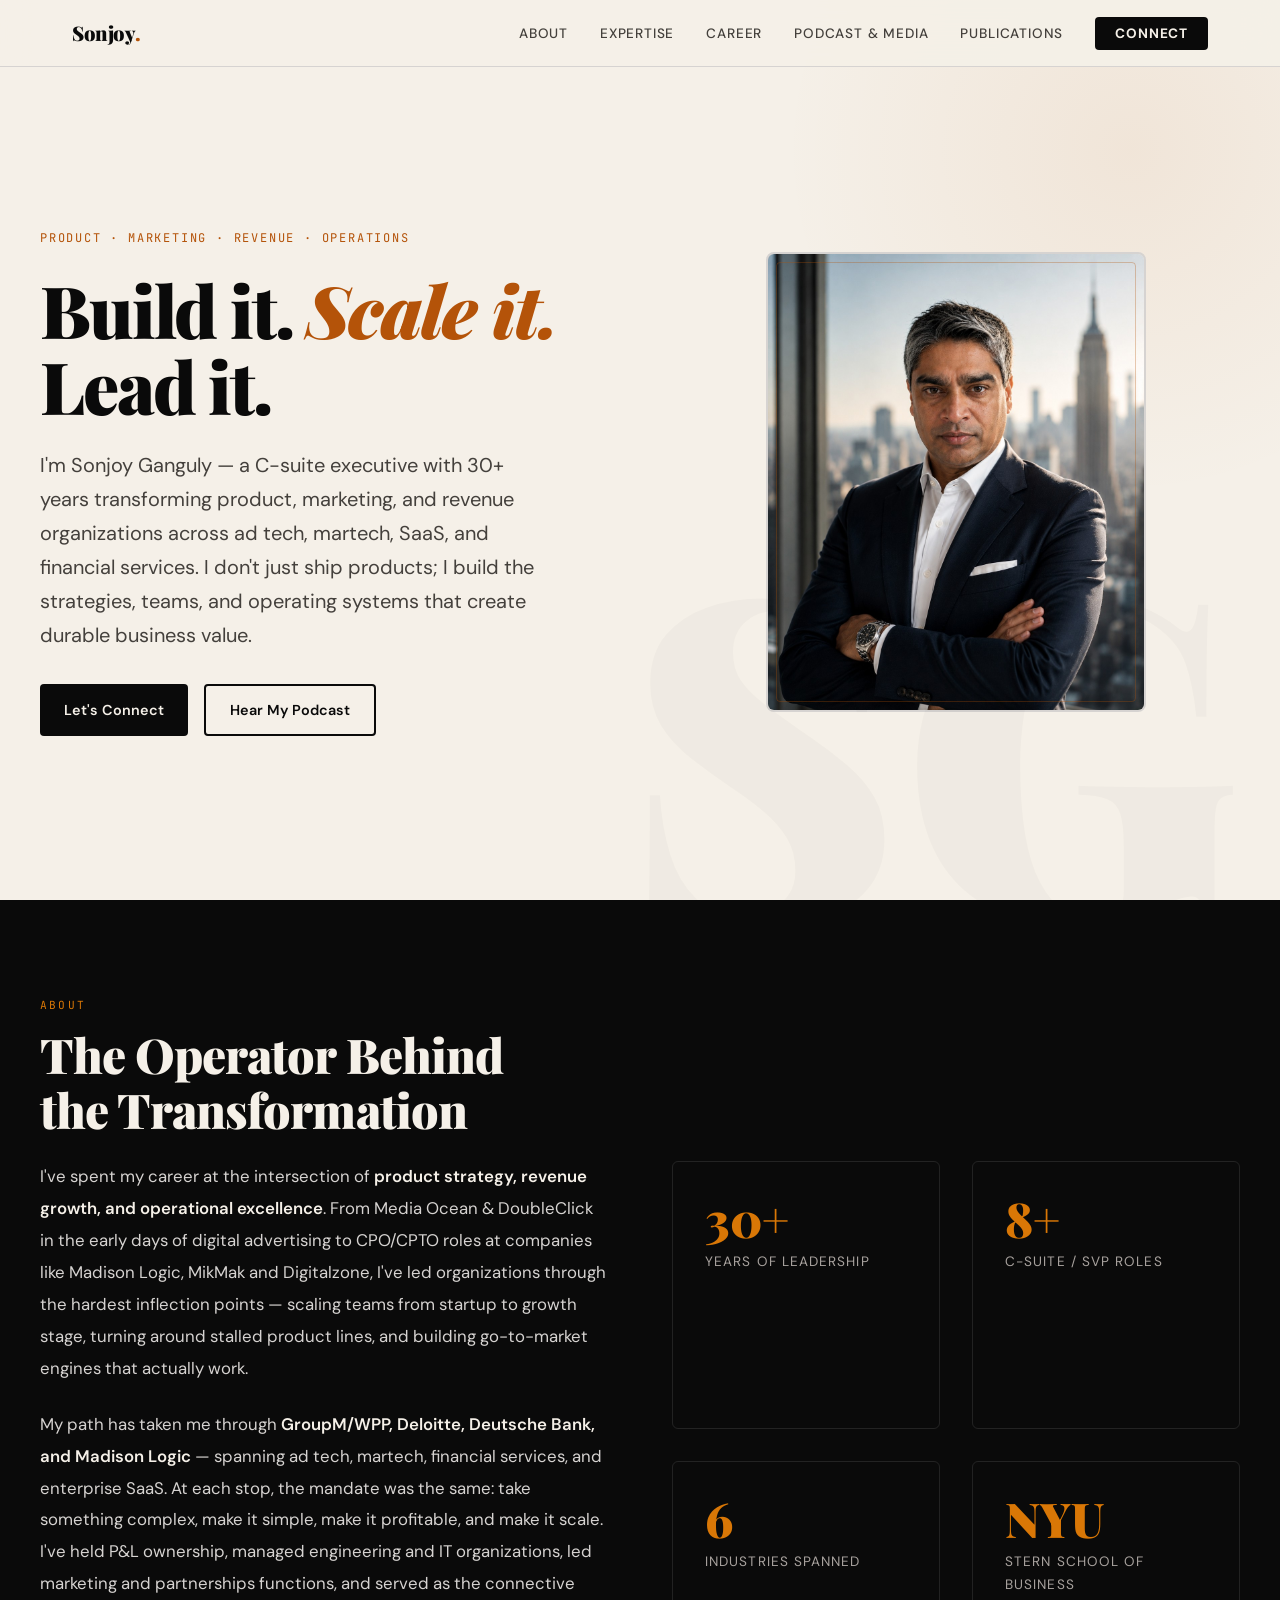
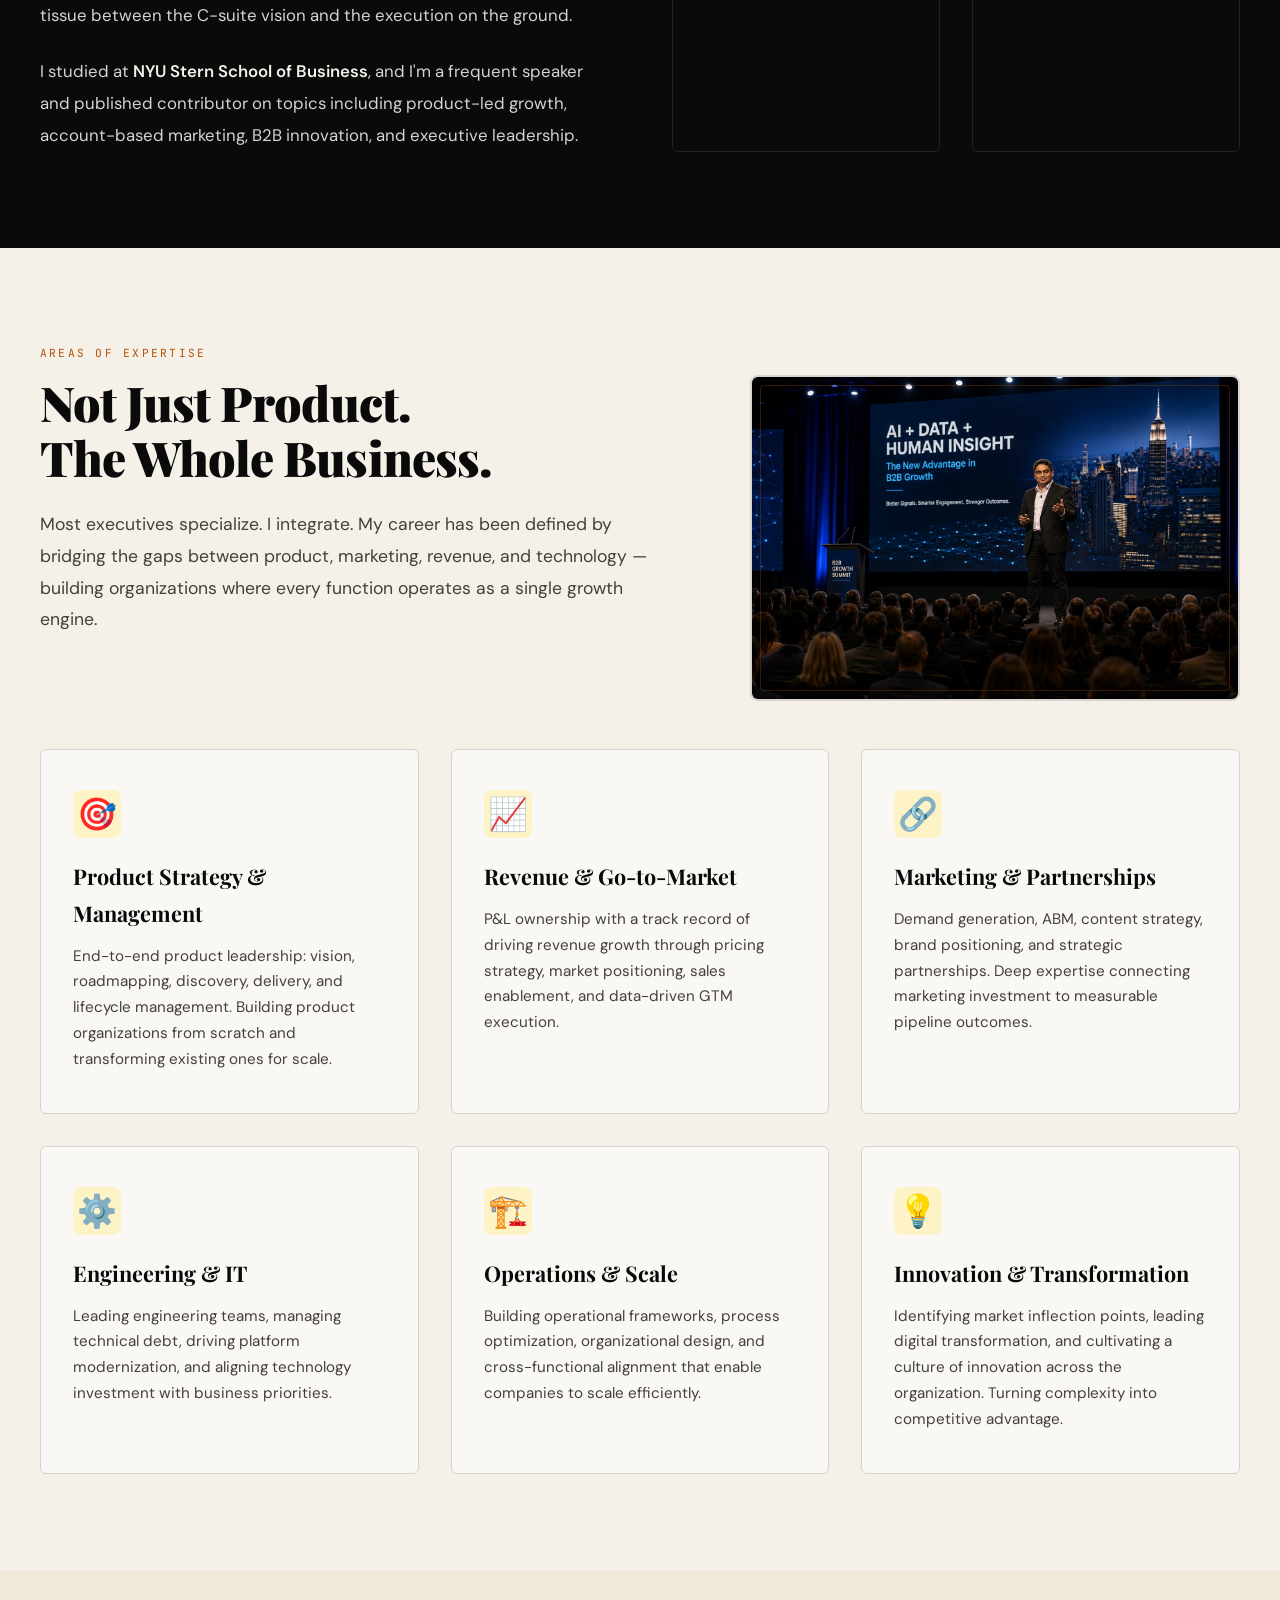
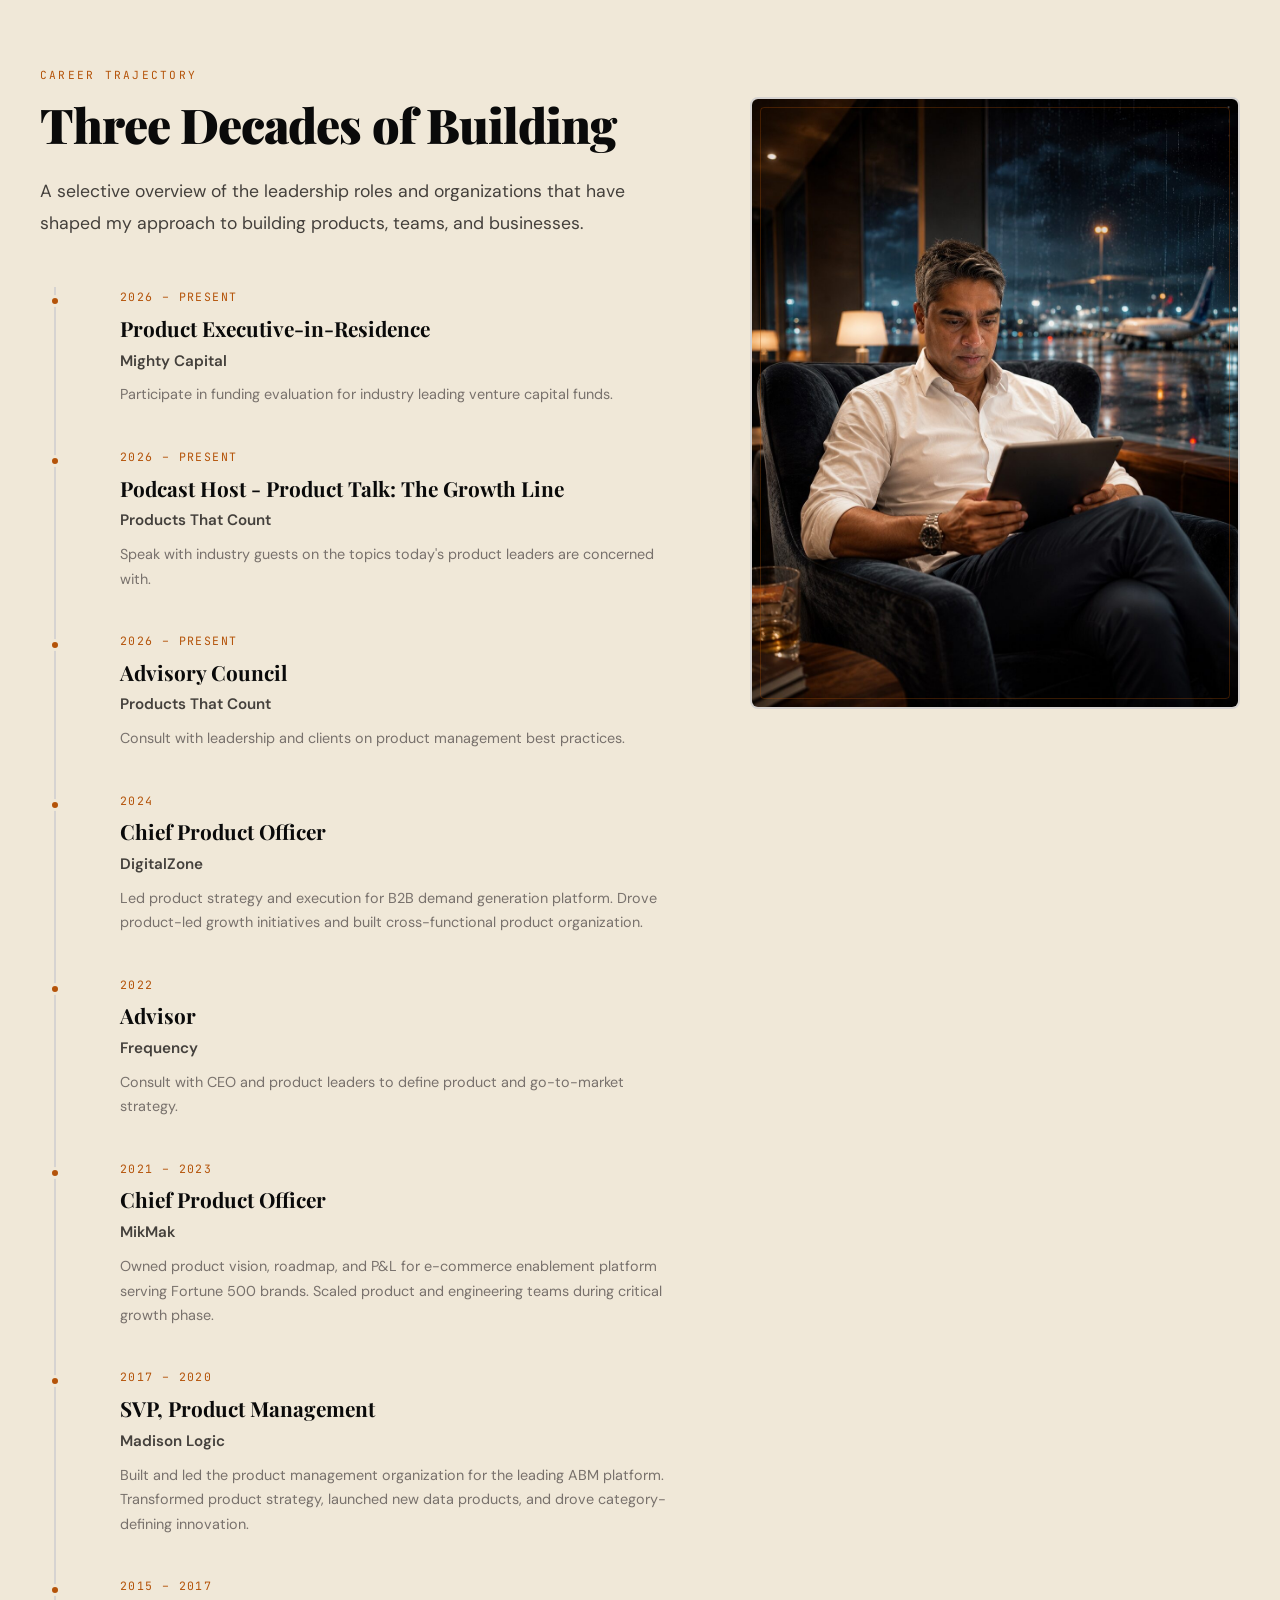
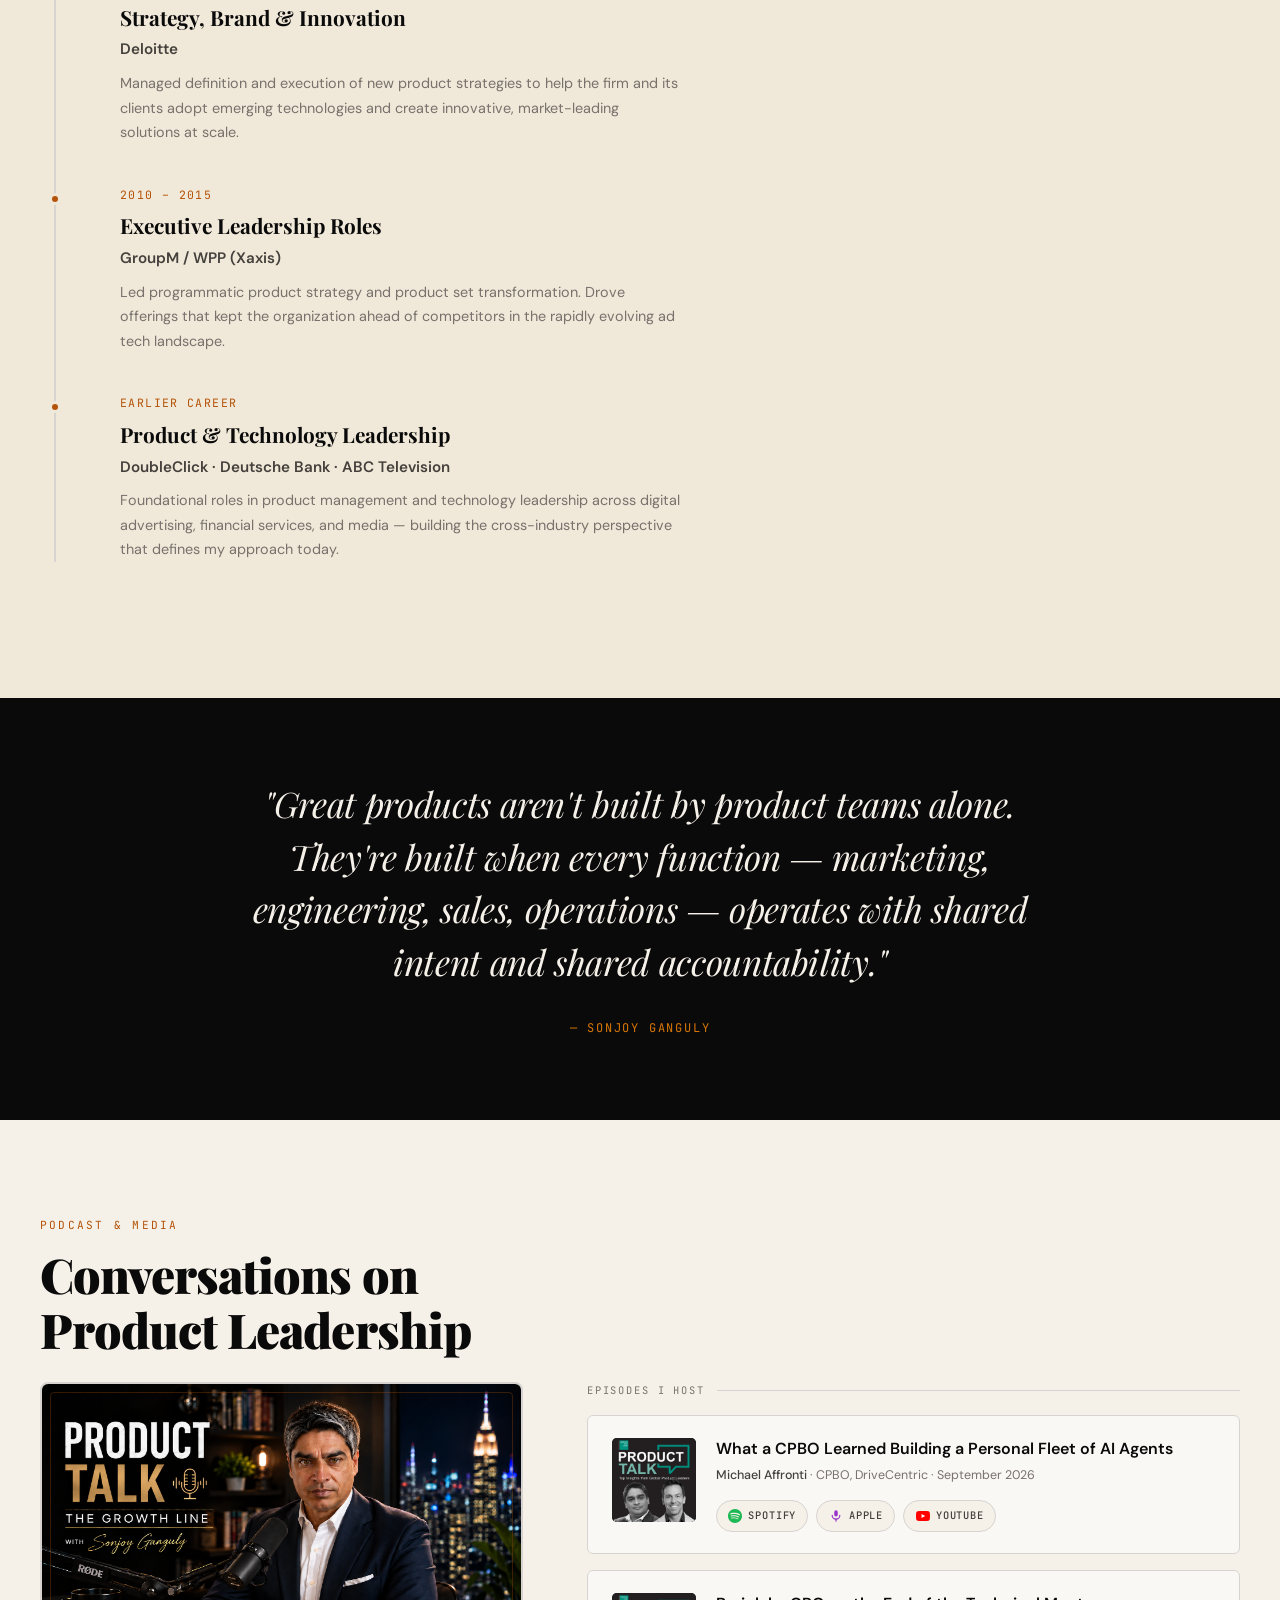
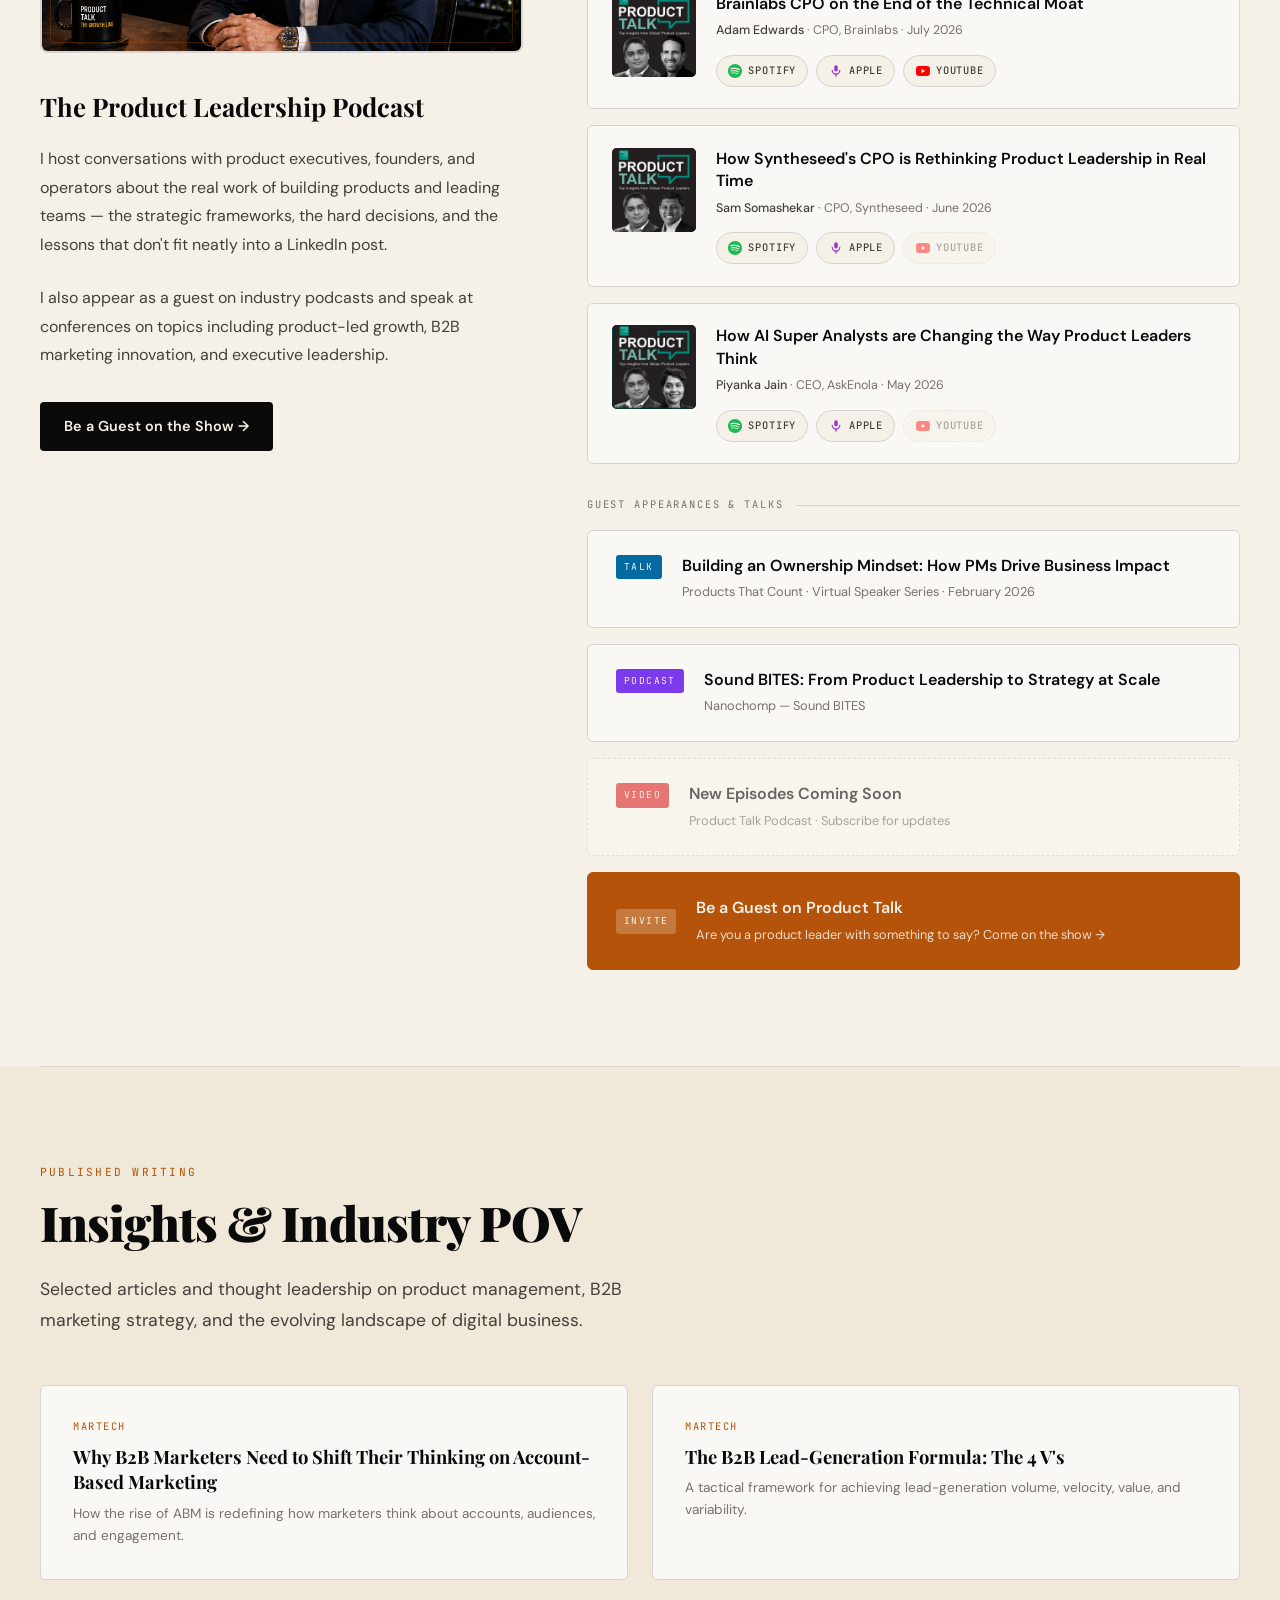
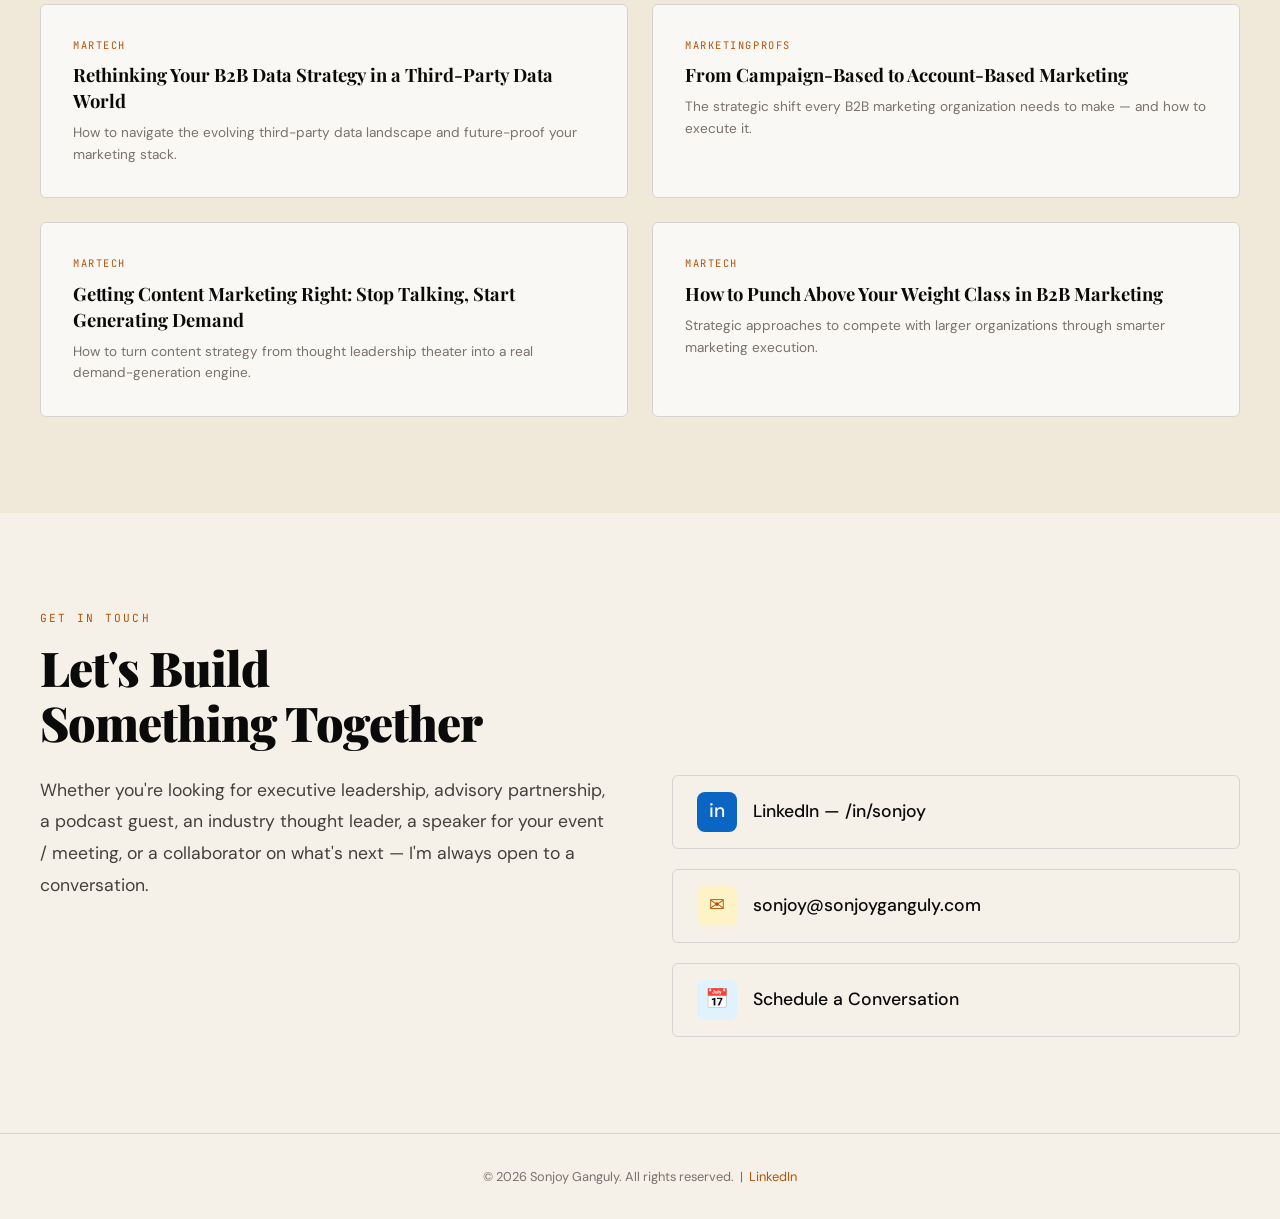
==== index.html @ 63e066a8 "Add files via upload" ====
<!DOCTYPE html>
<html lang="en">
<head>
  <meta charset="UTF-8">
  <meta name="viewport" content="width=device-width, initial-scale=1.0">
  <title>Sonjoy Ganguly — Product &amp; Revenue Executive</title>
  <meta name="description" content="Sonjoy Ganguly is a C-suite product, marketing, and revenue executive with 30+ years of experience transforming organizations across ad tech, martech, SaaS, and financial services.">
  <meta property="og:title" content="Sonjoy Ganguly — Product & Revenue Executive">
  <meta property="og:description" content="C-suite executive with 30+ years transforming product, marketing, and revenue organizations.">
  <meta property="og:type" content="website">
  <meta property="og:url" content="https://www.sonjoyganguly.com">
  <link rel="preconnect" href="https://fonts.googleapis.com">
  <link rel="preconnect" href="https://fonts.gstatic.com" crossorigin>
  <link href="https://fonts.googleapis.com/css2?family=Playfair+Display:ital,wght@0,400;0,700;0,900;1,400&family=DM+Sans:ital,wght@0,400;0,500;0,700;1,400&family=JetBrains+Mono:wght@400;500&display=swap" rel="stylesheet">
  <link rel="stylesheet" href="styles.css">
</head>
<body>

<!-- ══════════ NAV ══════════ -->
<nav>
  <div class="nav-inner">
    <a href="#" class="logo">Sonjoy<span>.</span></a>
    <button class="hamburger" onclick="document.querySelector('nav ul').classList.toggle('open')" aria-label="Menu">
      <span></span><span></span><span></span>
    </button>
    <ul>
      <li><a href="#about">About</a></li>
      <li><a href="#expertise">Expertise</a></li>
      <li><a href="#career">Career</a></li>
      <li><a href="#media">Podcast &amp; Media</a></li>
      <li><a href="#publications">Publications</a></li>
      <li><a href="#contact" class="nav-cta">Connect</a></li>
    </ul>
  </div>
</nav>

<!-- ══════════ HERO ══════════ -->
<section class="hero" id="hero">
  <div class="hero-inner">
    <div class="hero-text">
      <span class="overline">Product · Marketing · Revenue · Operations</span>
      <h1>Build it. <em>Scale it.</em> Lead it.</h1>
      <p class="subtitle">I'm Sonjoy Ganguly — a C-suite executive with 30+ years transforming product, marketing, and revenue organizations across ad tech, martech, SaaS, and financial services. I don't just ship products; I build the strategies, teams, and operating systems that create durable business value.</p>
      <div class="hero-links">
        <a href="#contact" class="btn-primary">Let's Connect</a>
        <a href="#media" class="btn-secondary">Hear My Podcast</a>
      </div>
    </div>
    <div class="hero-visual">
      <div class="headshot-frame">
        <img src="Sonjoy-Ganguly-Web.jpg" alt="Sonjoy Ganguly — Product & Revenue Executive">
      </div>
    </div>
  </div>
</section>

<!-- ══════════ ABOUT ══════════ -->
<section id="about">
  <div class="section-inner reveal">
    <span class="section-overline">About</span>
    <h2 class="section-title" style="color: var(--paper);">The Operator Behind<br>the Transformation</h2>
    <div class="about-grid">
      <div class="about-narrative">
        <p>I've spent my career at the intersection of <strong>product strategy, revenue growth, and operational excellence</strong>. From Media Ocean & DoubleClick in the early days of digital advertising to CPO/CPTO roles at companies like Madison Logic, MikMak and Digitalzone, I've led organizations through the hardest inflection points — scaling teams from startup to growth stage, turning around stalled product lines, and building go-to-market engines that actually work.</p>
        <p>My path has taken me through <strong>GroupM/WPP, Deloitte, Deutsche Bank, and Madison Logic</strong> — spanning ad tech, martech, financial services, and enterprise SaaS. At each stop, the mandate was the same: take something complex, make it simple, make it profitable, and make it scale. I've held P&L ownership, managed engineering and IT organizations, led marketing and partnerships functions, and served as the connective tissue between the C-suite vision and the execution on the ground.</p>
        <p>I studied at <strong>NYU Stern School of Business</strong>, and I'm a frequent speaker and published contributor on topics including product-led growth, account-based marketing, B2B innovation, and executive leadership.</p>
      </div>
      <div class="stat-grid">
        <div class="stat-card">
          <div class="number">30+</div>
          <div class="label">Years of Leadership</div>
        </div>
        <div class="stat-card">
          <div class="number">8+</div>
          <div class="label">C-Suite / SVP Roles</div>
        </div>
        <div class="stat-card">
          <div class="number">6</div>
          <div class="label">Industries Spanned</div>
        </div>
        <div class="stat-card">
          <div class="number">NYU</div>
          <div class="label">Stern School of Business</div>
        </div>
      </div>
    </div>
  </div>
</section>

<!-- ══════════ EXPERTISE ══════════ -->
<section id="expertise">
  <div class="section-inner reveal">
    <span class="section-overline">Areas of Expertise</span>
    <div class="intro-with-photo">
      <div>
        <h2 class="section-title">Not Just Product.<br>The Whole Business.</h2>
        <p class="section-desc">Most executives specialize. I integrate. My career has been defined by bridging the gaps between product, marketing, revenue, and technology — building organizations where every function operates as a single growth engine.</p>
      </div>
      <div class="intro-photo-frame" style="--photo-ratio: 3 / 2;">
        <img src="images/expertise-keynote.jpg" alt="Sonjoy Ganguly presenting on AI, data, and human insight in B2B growth at the B2B Growth Summit">
      </div>
    </div>
    <div class="pillars-grid">
      <div class="pillar-card">
        <div class="pillar-icon">🎯</div>
        <h3>Product Strategy &amp; Management</h3>
        <p>End-to-end product leadership: vision, roadmapping, discovery, delivery, and lifecycle management. Building product organizations from scratch and transforming existing ones for scale.</p>
      </div>
      <div class="pillar-card">
        <div class="pillar-icon">📈</div>
        <h3>Revenue &amp; Go-to-Market</h3>
        <p>P&L ownership with a track record of driving revenue growth through pricing strategy, market positioning, sales enablement, and data-driven GTM execution.</p>
      </div>
      <div class="pillar-card">
        <div class="pillar-icon">🔗</div>
        <h3>Marketing &amp; Partnerships</h3>
        <p>Demand generation, ABM, content strategy, brand positioning, and strategic partnerships. Deep expertise connecting marketing investment to measurable pipeline outcomes.</p>
      </div>
      <div class="pillar-card">
        <div class="pillar-icon">⚙️</div>
        <h3>Engineering &amp; IT</h3>
        <p>Leading engineering teams, managing technical debt, driving platform modernization, and aligning technology investment with business priorities.</p>
      </div>
      <div class="pillar-card">
        <div class="pillar-icon">🏗️</div>
        <h3>Operations &amp; Scale</h3>
        <p>Building operational frameworks, process optimization, organizational design, and cross-functional alignment that enable companies to scale efficiently.</p>
      </div>
      <div class="pillar-card">
        <div class="pillar-icon">💡</div>
        <h3>Innovation &amp; Transformation</h3>
        <p>Identifying market inflection points, leading digital transformation, and cultivating a culture of innovation across the organization. Turning complexity into competitive advantage.</p>
      </div>
    </div>
  </div>
</section>

<!-- ══════════ CAREER ══════════ -->
<section id="career">
  <div class="section-inner reveal">
    <span class="section-overline">Career Trajectory</span>
    <div class="career-layout">
      <div>
        <h2 class="section-title">Three Decades of Building</h2>
        <p class="section-desc">A selective overview of the leadership roles and organizations that have shaped my approach to building products, teams, and businesses.</p>
        <div class="timeline">
          <div class="timeline-item">
            <div class="era">2026 – Present</div>
            <h3>Product Executive-in-Residence</h3>
            <div class="org">Mighty Capital</div>
            <p>Participate in funding evaluation for industry leading venture capital funds.</p>
          </div>
          <div class="timeline-item">
            <div class="era">2026 – Present</div>
            <h3>Podcast Host - Product Talk: The Growth Line</h3>
            <div class="org">Products That Count</div>
            <p>Speak with industry guests on the topics today's product leaders are concerned with.</p>
          </div>
          <div class="timeline-item">
            <div class="era">2026 – Present</div>
            <h3>Advisory Council</h3>
            <div class="org">Products That Count</div>
            <p>Consult with leadership and clients on product management best practices.</p>
          </div>
          <div class="timeline-item">
            <div class="era">2024</div>
            <h3>Chief Product Officer</h3>
            <div class="org">DigitalZone</div>
            <p>Led product strategy and execution for B2B demand generation platform. Drove product-led growth initiatives and built cross-functional product organization.</p>
          </div>
          <div class="timeline-item">
            <div class="era">2022</div>
            <h3>Advisor</h3>
            <div class="org">Frequency</div>
            <p>Consult with CEO and product leaders to define product and go-to-market strategy.</p>
          </div>
          <div class="timeline-item">
            <div class="era">2021 – 2023</div>
            <h3>Chief Product Officer</h3>
            <div class="org">MikMak</div>
            <p>Owned product vision, roadmap, and P&L for e-commerce enablement platform serving Fortune 500 brands. Scaled product and engineering teams during critical growth phase.</p>
          </div>
          <div class="timeline-item">
            <div class="era">2017 – 2020</div>
            <h3>SVP, Product Management</h3>
            <div class="org">Madison Logic</div>
            <p>Built and led the product management organization for the leading ABM platform. Transformed product strategy, launched new data products, and drove category-defining innovation.</p>
          </div>
          <div class="timeline-item">
            <div class="era">2015 – 2017</div>
            <h3>Strategy, Brand &amp; Innovation</h3>
            <div class="org">Deloitte</div>
            <p>Managed definition and execution of new product strategies to help the firm and its clients adopt emerging technologies and create innovative, market-leading solutions at scale.</p>
          </div>
          <div class="timeline-item">
            <div class="era">2010 – 2015</div>
            <h3>Executive Leadership Roles</h3>
            <div class="org">GroupM / WPP (Xaxis)</div>
            <p>Led programmatic product strategy and product set transformation. Drove offerings that kept the organization ahead of competitors in the rapidly evolving ad tech landscape.</p>
          </div>
          <div class="timeline-item">
            <div class="era">Earlier Career</div>
            <h3>Product &amp; Technology Leadership</h3>
            <div class="org">DoubleClick · Deutsche Bank · ABC Television</div>
            <p>Foundational roles in product management and technology leadership across digital advertising, financial services, and media — building the cross-industry perspective that defines my approach today.</p>
          </div>
        </div>
      </div>
      <div class="intro-photo-frame career-photo">
        <img src="images/airport-nighttime.jpg" alt="Sonjoy Ganguly reviewing work on a tablet at an airport lounge at night">
      </div>
    </div>
  </div>
</section>

<!-- ══════════ PHILOSOPHY QUOTE ══════════ -->
<div class="philosophy-block">
  <blockquote>"Great products aren't built by product teams alone. They're built when every function — marketing, engineering, sales, operations — operates with shared intent and shared accountability."</blockquote>
  <cite>— Sonjoy Ganguly</cite>
</div>

<!-- ══════════ PODCAST & MEDIA ══════════ -->
<section id="media">
  <div class="section-inner reveal">
    <span class="section-overline">Podcast &amp; Media</span>
    <h2 class="section-title">Conversations on<br>Product Leadership</h2>
    <div class="media-layout">
      <div class="media-intro">
        <div class="media-photo-frame">
          <img src="images/podcast-photo.jpg" alt="Sonjoy Ganguly recording the Product Talk podcast">
        </div>
        <h3>The Product Leadership Podcast</h3>
        <p>I host conversations with product executives, founders, and operators about the real work of building products and leading teams — the strategic frameworks, the hard decisions, and the lessons that don't fit neatly into a LinkedIn post.</p>
        <p>I also appear as a guest on industry podcasts and speak at conferences on topics including product-led growth, B2B marketing innovation, and executive leadership.</p>
        <a href="be-a-guest.html" class="btn-primary" style="margin-top:0.5rem;">Be a Guest on the Show →</a>
      </div>
      <div class="media-list" id="mediaList">
        <!-- Populated automatically from podcasts.json — see the script at the bottom of the page -->
      </div>
    </div>
  </div>
</section>

<hr class="divider-line">

<!-- ══════════ PUBLICATIONS ══════════ -->
<section id="publications">
  <div class="section-inner reveal">
    <span class="section-overline">Published Writing</span>
    <h2 class="section-title">Insights &amp; Industry POV</h2>
    <p class="section-desc">Selected articles and thought leadership on product management, B2B marketing strategy, and the evolving landscape of digital business.</p>
    <div class="pub-grid">
      <a href="https://martech.org/account-based-marketing-why-b2b-marketers-need-to-shift-thinking/" class="pub-card" target="_blank">
        <span class="pub-source">MarTech</span>
        <h4>Why B2B Marketers Need to Shift Their Thinking on Account-Based Marketing</h4>
        <p>How the rise of ABM is redefining how marketers think about accounts, audiences, and engagement.</p>
      </a>
      <a href="https://martech.org/b2b-lead-generation-formula-4-vs/" class="pub-card" target="_blank">
        <span class="pub-source">MarTech</span>
        <h4>The B2B Lead-Generation Formula: The 4 V's</h4>
        <p>A tactical framework for achieving lead-generation volume, velocity, value, and variability.</p>
      </a>
      <a href="https://martech.org/rethinking-b2b-data-strategy-third-party-data/" class="pub-card" target="_blank">
        <span class="pub-source">MarTech</span>
        <h4>Rethinking Your B2B Data Strategy in a Third-Party Data World</h4>
        <p>How to navigate the evolving third-party data landscape and future-proof your marketing stack.</p>
      </a>
      <a href="https://www.marketingprofs.com/articles/2017/32782/how-to-make-the-move-from-campaign-based-marketing-to-account-based-marketing" class="pub-card" target="_blank">
        <span class="pub-source">MarketingProfs</span>
        <h4>From Campaign-Based to Account-Based Marketing</h4>
        <p>The strategic shift every B2B marketing organization needs to make — and how to execute it.</p>
      </a>
      <a href="https://martech.org/getting-b2b-content-marketing-right-stop-talking-start-generating-demand/" class="pub-card" target="_blank">
        <span class="pub-source">MarTech</span>
        <h4>Getting Content Marketing Right: Stop Talking, Start Generating Demand</h4>
        <p>How to turn content strategy from thought leadership theater into a real demand-generation engine.</p>
      </a>
      <a href="https://martech.org/marketing-punching-weight-class/" class="pub-card" target="_blank">
        <span class="pub-source">MarTech</span>
        <h4>How to Punch Above Your Weight Class in B2B Marketing</h4>
        <p>Strategic approaches to compete with larger organizations through smarter marketing execution.</p>
      </a>
    </div>
  </div>
</section>

<!-- ══════════ CONTACT ══════════ -->
<section id="contact">
  <div class="section-inner reveal">
    <span class="section-overline">Get in Touch</span>
    <h2 class="section-title">Let's Build<br>Something Together</h2>
    <div class="contact-grid">
      <div>
        <p class="section-desc" style="margin-bottom: 2rem;">Whether you're looking for executive leadership, advisory partnership, a podcast guest, an industry thought leader, a speaker for your event / meeting, or a collaborator on what's next — I'm always open to a conversation.</p>
      </div>
      <div class="contact-links">
        <a href="https://www.linkedin.com/in/sonjoy/" class="contact-link" target="_blank">
          <span class="link-icon" style="background: #0a66c2; color: #fff;">in</span>
          LinkedIn — /in/sonjoy
        </a>
        <a href="mailto:sonjoy@sonjoyganguly.com" class="contact-link">
          <span class="link-icon" style="background: var(--accent-bg); color: var(--accent);">✉</span>
          sonjoy@sonjoyganguly.com
        </a>
        <a href="https://fantastical.app/sgan2112/meet-with-sonjoy-ganguly" class="contact-link" target="_blank">
          <span class="link-icon" style="background: #e0f2fe; color: #0369a1;">📅</span>
          Schedule a Conversation
        </a>
      </div>
    </div>
  </div>
</section>

<!-- ══════════ FOOTER ══════════ -->
<footer>
  <p>&copy; 2026 Sonjoy Ganguly. All rights reserved. &nbsp;|&nbsp; <a href="https://www.linkedin.com/in/sonjoy/" target="_blank">LinkedIn</a></p>
</footer>

<!-- ══════════ SCROLL ANIMATIONS ══════════ -->
<script>
  const observer = new IntersectionObserver((entries) => {
    entries.forEach(entry => {
      if (entry.isIntersecting) {
        entry.target.classList.add('visible');
      }
    });
  }, { threshold: 0.1 });

  document.querySelectorAll('.reveal').forEach(el => observer.observe(el));

  // Close mobile nav on link click
  document.querySelectorAll('nav ul li a').forEach(link => {
    link.addEventListener('click', () => {
      document.querySelector('nav ul').classList.remove('open');
    });
  });
</script>

<!-- ══════════ PODCAST & MEDIA — DATA-DRIVEN RENDER ══════════ -->
<!-- Content lives in podcasts.json. Add/edit an entry there and it appears here automatically — no HTML edits needed. -->
<script>
(function () {
  const MONTHS = ['January','February','March','April','May','June','July','August','September','October','November','December'];

  const ICONS = {
    spotify: '<svg viewBox="0 0 24 24" aria-hidden="true"><path fill="#1db954" d="M12 0C5.4 0 0 5.4 0 12s5.4 12 12 12 12-5.4 12-12S18.66 0 12 0zm5.521 17.34c-.24.359-.66.48-1.021.24-2.82-1.74-6.36-2.101-10.561-1.141-.418.122-.779-.24-.899-.6-.12-.421.24-.781.6-.901 4.56-1.021 8.52-.6 11.64 1.32.42.18.479.659.241 1.082zm1.44-3.3c-.301.42-.841.6-1.262.3-3.239-1.98-8.159-2.58-11.939-1.38-.479.12-1.02-.12-1.14-.6-.12-.48.12-1.021.6-1.141C9.6 9.9 15 10.561 18.72 12.84c.361.181.54.78.241 1.2zm.12-3.36C15.24 8.4 8.82 8.16 5.16 9.301c-.6.179-1.2-.181-1.38-.721-.18-.601.18-1.2.72-1.381 4.26-1.26 11.28-1.02 15.721 1.621.539.3.719 1.02.419 1.56-.299.421-1.02.599-1.559.3z"/></svg>',
    apple: '<svg viewBox="0 0 24 24" aria-hidden="true"><rect x="9" y="2" width="6" height="11" rx="3" fill="#9933cc"/><path d="M5.5 10.8a6.5 6.5 0 0 0 13 0" fill="none" stroke="#9933cc" stroke-width="2" stroke-linecap="round"/><path d="M12 17.4v3.4" fill="none" stroke="#9933cc" stroke-width="2" stroke-linecap="round"/></svg>',
    youtube: '<svg viewBox="0 0 24 24" aria-hidden="true"><path fill="#ff0000" d="M23.498 6.186a3.016 3.016 0 0 0-2.122-2.136C19.505 3.545 12 3.545 12 3.545s-7.505 0-9.377.505A3.017 3.017 0 0 0 .502 6.186C0 8.07 0 12 0 12s0 3.93.502 5.814a3.016 3.016 0 0 0 2.122 2.136c1.871.505 9.376.505 9.376.505s7.505 0 9.377-.505a3.015 3.015 0 0 0 2.122-2.136C24 15.93 24 12 24 12s0-3.93-.502-5.814z"/><path fill="#fff" d="M9.545 15.568V8.432L15.818 12l-6.273 3.568z"/></svg>'
  };

  const BADGE_CLASS = { podcast: 'badge-podcast', video: 'badge-video', article: 'badge-article', talk: 'badge-talk', keynote: 'badge-keynote' };

  function escapeHtml(str) {
    return String(str == null ? '' : str).replace(/[&<>"']/g, c => ({ '&':'&amp;', '<':'&lt;', '>':'&gt;', '"':'&quot;', "'":'&#39;' }[c]));
  }

  function formatDate(ym) {
    if (!ym) return '';
    const parts = String(ym).split('-');
    const y = parseInt(parts[0], 10);
    const m = parseInt(parts[1], 10);
    if (!y || !m || m < 1 || m > 12) return String(ym);
    return `${MONTHS[m - 1]} ${y}`;
  }

  function initials(name) {
    if (!name) return '';
    return name.trim().split(/\s+/).map(w => w[0]).join('').slice(0, 2).toUpperCase();
  }

  function platPill(platform, url) {
    const label = platform.charAt(0).toUpperCase() + platform.slice(1);
    const icon = ICONS[platform] || '';
    if (url) {
      return `<a href="${escapeHtml(url)}" class="plat plat-${platform}" target="_blank" rel="noopener" aria-label="Listen on ${label}">${icon}<span>${label}</span></a>`;
    }
    return `<span class="plat plat-${platform} plat-soon" title="${label} link coming soon">${icon}<span>${label}</span></span>`;
  }

  function episodeCardHTML(ep) {
    const links = ep.links || {};
    const guest = (ep.guests && ep.guests[0]) || {};
    const metaParts = [];
    if (guest.name) metaParts.push(`<span class="ep-guest">${escapeHtml(guest.name)}</span>`);
    const roleCompany = [guest.title, guest.company].filter(Boolean).join(', ');
    if (roleCompany) metaParts.push(escapeHtml(roleCompany));
    const dateLabel = formatDate(ep.date);
    if (dateLabel) metaParts.push(dateLabel);

    const primaryLink = links.youtube || links.spotify || links.apple || links.url || '#';
    const thumbImg = ep.thumbnail
      ? `<img src="${escapeHtml(ep.thumbnail)}" alt="${escapeHtml(ep.title)}" loading="lazy" onerror="this.remove()">`
      : '';

    return `
      <article class="episode-card">
        <div class="ep-thumb" data-initials="${escapeHtml(initials(guest.name))}">${thumbImg}</div>
        <div class="ep-body">
          <h4 class="ep-title"><a href="${escapeHtml(primaryLink)}" target="_blank" rel="noopener">${escapeHtml(ep.title)}</a></h4>
          <div class="ep-meta">${metaParts.join(' &middot; ')}</div>
          <div class="ep-links">
            ${platPill('spotify', links.spotify)}
            ${platPill('apple', links.apple)}
            ${platPill('youtube', links.youtube)}
          </div>
        </div>
      </article>`;
  }

  function mediaCardHTML(ep) {
    const links = ep.links || {};
    const badgeClass = BADGE_CLASS[ep.type] || 'badge-talk';
    const label = ep.type ? ep.type.charAt(0).toUpperCase() + ep.type.slice(1) : 'Media';
    const url = links.url || links.youtube || links.spotify || links.apple || '#';
    const metaLabel = [ep.show, formatDate(ep.date)].filter(Boolean).join(' &middot; ');

    return `
      <a href="${escapeHtml(url)}" class="media-card" target="_blank" rel="noopener">
        <span class="type-badge ${badgeClass}">${label}</span>
        <div>
          <h4>${escapeHtml(ep.title)}</h4>
          <div class="media-meta">${metaLabel}</div>
        </div>
      </a>`;
  }

  function render(episodes) {
    const list = document.getElementById('mediaList');
    if (!list) return;

    const hosted = episodes.filter(ep => ep.role === 'host');
    const guestAppearances = episodes.filter(ep => ep.role !== 'host');

    let html = '';
    if (hosted.length) {
      html += `<div class="media-group-label">Episodes I Host</div>`;
      html += hosted.map(episodeCardHTML).join('');
    }
    if (guestAppearances.length) {
      html += `<div class="media-group-label">Guest Appearances &amp; Talks</div>`;
      html += guestAppearances.map(mediaCardHTML).join('');
    }
    html += `
      <div class="media-card placeholder-card">
        <span class="type-badge badge-video">Video</span>
        <div>
          <h4>New Episodes Coming Soon</h4>
          <div class="media-meta">Product Talk Podcast &middot; Subscribe for updates</div>
        </div>
      </div>`;

    html += `
      <a href="be-a-guest.html" class="media-card" style="background:var(--accent);border-color:var(--accent);color:var(--paper);align-items:center;">
        <span class="type-badge" style="background:rgba(255,255,255,0.22);color:var(--paper);">Invite</span>
        <div>
          <h4 style="color:var(--paper);">Be a Guest on Product Talk</h4>
          <div class="media-meta" style="color:rgba(245,240,232,0.88);">Are you a product leader with something to say? Come on the show &rarr;</div>
        </div>
      </a>`;

    list.innerHTML = html;
  }

  fetch('podcasts.json')
    .then(res => res.json())
    .then(data => render(data.episodes || []))
    .catch(err => console.error('Could not load podcasts.json', err));
})();
</script>

</body>
</html>
---- styles.css ----
:root {
      --ink: #0a0a0a;
      --paper: #f5f0e8;
      --warm: #f0e8d8;
      --accent: #b45309;
      --accent-light: #d97706;
      --accent-bg: #fef3c7;
      --slate: #44403c;
      --stone: #78716c;
      --muted: #a8a29e;
      --divider: #d6d3d1;
      --card: #faf8f4;
      --serif: 'Playfair Display', Georgia, serif;
      --sans: 'DM Sans', -apple-system, sans-serif;
      --mono: 'JetBrains Mono', monospace;
    }

    *, *::before, *::after { margin: 0; padding: 0; box-sizing: border-box; }

    html { scroll-behavior: smooth; font-size: 16px; }

    body {
      font-family: var(--sans);
      background: var(--paper);
      color: var(--ink);
      line-height: 1.7;
      -webkit-font-smoothing: antialiased;
      overflow-x: hidden;
    }

    ::selection { background: var(--accent); color: #fff; }

    /* ── NAV ── */
    nav {
      position: fixed; top: 0; left: 0; right: 0; z-index: 100;
      background: rgba(245, 240, 232, 0.92);
      backdrop-filter: blur(16px);
      -webkit-backdrop-filter: blur(16px);
      border-bottom: 1px solid var(--divider);
      transition: transform 0.3s ease;
    }
    nav .nav-inner {
      max-width: 1200px; margin: 0 auto;
      display: flex; justify-content: space-between; align-items: center;
      padding: 1rem 2rem;
    }
    nav .logo {
      font-family: var(--serif); font-weight: 900; font-size: 1.25rem;
      color: var(--ink); text-decoration: none; letter-spacing: -0.02em;
    }
    nav .logo span { color: var(--accent); }
    nav ul {
      display: flex; list-style: none; gap: 2rem; align-items: center;
    }
    nav ul li a {
      font-size: 0.85rem; font-weight: 500; text-decoration: none; color: var(--slate);
      letter-spacing: 0.06em; text-transform: uppercase;
      transition: color 0.2s;
    }
    nav ul li a:hover { color: var(--accent); }
    .nav-cta {
      background: var(--ink); color: var(--paper) !important; padding: 0.5rem 1.25rem;
      border-radius: 4px; text-transform: uppercase !important; font-weight: 700 !important;
      transition: background 0.2s !important;
    }
    .nav-cta:hover { background: var(--accent) !important; }

    .hamburger {
      display: none; background: none; border: none; cursor: pointer; padding: 4px;
    }
    .hamburger span {
      display: block; width: 24px; height: 2px; background: var(--ink);
      margin: 5px 0; transition: all 0.3s;
    }

    /* ── HERO ── */
    .hero {
      min-height: 100vh;
      display: flex; align-items: center;
      padding: 8rem 2rem 4rem;
      position: relative;
      overflow: hidden;
    }
    .hero::before {
      content: '';
      position: absolute; top: -200px; right: -200px;
      width: 700px; height: 700px;
      background: radial-gradient(circle, rgba(180,83,9,0.07) 0%, transparent 70%);
      border-radius: 50%;
      pointer-events: none;
    }
    .hero::after {
      content: 'SG';
      position: absolute; bottom: -60px; right: 40px;
      font-family: var(--serif); font-weight: 900;
      font-size: 28rem; color: rgba(10,10,10,0.025);
      line-height: 1; pointer-events: none;
    }
    .hero-inner {
      max-width: 1200px; margin: 0 auto; width: 100%;
      display: grid; grid-template-columns: 1fr 1fr; gap: 4rem; align-items: center;
    }
    .hero-text .overline {
      font-family: var(--mono); font-size: 0.75rem; letter-spacing: 0.15em;
      text-transform: uppercase; color: var(--accent);
      margin-bottom: 1.5rem; display: block;
    }
    .hero-text h1 {
      font-family: var(--serif); font-size: 4.5rem; font-weight: 900;
      line-height: 1.05; letter-spacing: -0.03em;
      margin-bottom: 1.5rem;
    }
    .hero-text h1 em {
      font-style: italic; color: var(--accent);
    }
    .hero-text .subtitle {
      font-size: 1.25rem; color: var(--slate); max-width: 500px;
      margin-bottom: 2rem; line-height: 1.7;
    }
    .hero-links {
      display: flex; gap: 1rem; flex-wrap: wrap;
    }
    .hero-links a, .btn-primary, .btn-secondary {
      display: inline-flex; align-items: center; gap: 0.5rem;
      padding: 0.75rem 1.5rem; font-size: 0.9rem; font-weight: 600;
      text-decoration: none; border-radius: 4px; transition: all 0.25s;
    }
    .btn-primary {
      background: var(--ink); color: var(--paper);
    }
    .btn-primary:hover { background: var(--accent); }
    .btn-secondary {
      background: transparent; color: var(--ink);
      border: 2px solid var(--ink);
    }
    .btn-secondary:hover { border-color: var(--accent); color: var(--accent); }

    .hero-visual {
      display: flex; justify-content: center; align-items: center;
      position: relative;
    }
    .headshot-frame {
      width: 380px; height: 460px;
      background: var(--warm);
      border: 2px solid var(--divider);
      border-radius: 8px;
      position: relative;
      overflow: hidden;
    }
    .headshot-frame::before {
      content: '';
      position: absolute; inset: 8px;
      border: 1px solid var(--accent);
      border-radius: 4px;
      opacity: 0.3;
      z-index: 1;
    }
    .headshot-frame img {
      width: 100%; height: 100%;
      object-fit: cover; object-position: center top;
      display: block;
    }

    /* ── SECTION BASE ── */
    section {
      padding: 6rem 2rem;
    }
    .section-inner {
      max-width: 1200px; margin: 0 auto;
    }
    .section-overline {
      font-family: var(--mono); font-size: 0.7rem; letter-spacing: 0.2em;
      text-transform: uppercase; color: var(--accent); margin-bottom: 0.75rem;
      display: block;
    }
    .section-title {
      font-family: var(--serif); font-size: 3rem; font-weight: 900;
      line-height: 1.15; letter-spacing: -0.02em; margin-bottom: 1.5rem;
    }
    .section-desc {
      font-size: 1.1rem; color: var(--slate); max-width: 640px;
      line-height: 1.8; margin-bottom: 3rem;
    }
    .divider-line {
      height: 1px; background: var(--divider); border: none;
      max-width: 1200px; margin: 0 auto;
    }

    /* ── ABOUT ── */
    #about { background: var(--ink); color: var(--paper); }
    #about .section-overline { color: var(--accent-light); }
    #about .section-desc { color: #d6d3d1; }
    .about-grid {
      display: grid; grid-template-columns: 1fr 1fr; gap: 4rem;
    }
    .about-narrative {
      font-size: 1.05rem; line-height: 1.9; color: #d6d3d1;
    }
    .about-narrative p + p { margin-top: 1.5rem; }
    .about-narrative strong { color: var(--paper); font-weight: 600; }
    .stat-grid {
      display: grid; grid-template-columns: 1fr 1fr; gap: 2rem;
    }
    .stat-card {
      padding: 2rem; border: 1px solid rgba(255,255,255,0.1);
      border-radius: 6px;
    }
    .stat-card .number {
      font-family: var(--serif); font-size: 3rem; font-weight: 900;
      color: var(--accent-light); line-height: 1;
    }
    .stat-card .label {
      font-size: 0.85rem; color: #a8a29e; margin-top: 0.5rem;
      text-transform: uppercase; letter-spacing: 0.08em;
    }

    /* ── SECTION INTRO WITH PHOTO (reusable: used by Expertise and Career) ── */
    .intro-with-photo {
      display: grid; grid-template-columns: 1.15fr 0.85fr; gap: 3rem;
      align-items: start; margin-bottom: 3rem;
    }
    .intro-with-photo .section-desc { margin-bottom: 0; }
    .intro-photo-frame {
      width: 100%; aspect-ratio: var(--photo-ratio, 4 / 5);
      background: var(--warm);
      border: 2px solid var(--divider);
      border-radius: 8px;
      position: relative;
      overflow: hidden;
    }
    .intro-photo-frame::before {
      content: '';
      position: absolute; inset: 8px;
      border: 1px solid var(--accent);
      border-radius: 4px;
      opacity: 0.3;
      z-index: 1;
    }
    .intro-photo-frame img {
      width: 100%; height: 100%;
      object-fit: cover; object-position: center top;
      display: block;
    }

    /* ── EXPERTISE PILLARS ── */
    .pillars-grid {
      display: grid; grid-template-columns: repeat(3, 1fr); gap: 2rem;
    }
    .pillar-card {
      background: var(--card);
      border: 1px solid var(--divider);
      border-radius: 6px;
      padding: 2.5rem 2rem;
      transition: all 0.3s;
      position: relative; overflow: hidden;
    }
    .pillar-card::before {
      content: '';
      position: absolute; top: 0; left: 0; right: 0;
      height: 3px; background: var(--accent);
      transform: scaleX(0); transform-origin: left;
      transition: transform 0.4s ease;
    }
    .pillar-card:hover::before { transform: scaleX(1); }
    .pillar-card:hover { border-color: var(--accent); }
    .pillar-icon {
      font-size: 2rem; margin-bottom: 1.25rem;
      width: 48px; height: 48px;
      display: flex; align-items: center; justify-content: center;
      background: var(--accent-bg); border-radius: 8px;
    }
    .pillar-card h3 {
      font-family: var(--serif); font-size: 1.35rem; font-weight: 700;
      margin-bottom: 0.75rem;
    }
    .pillar-card p {
      font-size: 0.95rem; color: var(--slate); line-height: 1.7;
    }

    /* ── CAREER TIMELINE ── */
    #career { background: var(--warm); }
    .career-layout {
      display: grid; grid-template-columns: 1.15fr 0.85fr; gap: 3rem;
      align-items: start;
    }
    .career-photo {
      position: sticky; top: 6.5rem;
    }
    .timeline {
      position: relative; padding-left: 3rem;
    }
    .timeline::before {
      content: '';
      position: absolute; top: 0; bottom: 0; left: 14px;
      width: 2px; background: var(--divider);
    }
    .timeline-item {
      position: relative; margin-bottom: 2.5rem;
      padding-left: 2rem;
    }
    .timeline-item::before {
      content: '';
      position: absolute; left: -2.45rem; top: 8px;
      width: 12px; height: 12px; background: var(--accent);
      border: 3px solid var(--warm);
      border-radius: 50%;
    }
    .timeline-item .era {
      font-family: var(--mono); font-size: 0.72rem; color: var(--accent);
      letter-spacing: 0.12em; text-transform: uppercase; margin-bottom: 0.25rem;
    }
    .timeline-item h3 {
      font-family: var(--serif); font-size: 1.3rem; font-weight: 700;
      margin-bottom: 0.15rem;
    }
    .timeline-item .org {
      font-weight: 600; color: var(--slate); font-size: 0.95rem;
      margin-bottom: 0.5rem;
    }
    .timeline-item p {
      font-size: 0.9rem; color: var(--stone); line-height: 1.7;
      max-width: 560px;
    }

    /* ── PODCAST / MEDIA ── */
    .media-layout {
      display: grid; grid-template-columns: 0.85fr 1.15fr; gap: 4rem;
      align-items: start;
    }
    .media-photo-frame {
      width: 100%; aspect-ratio: 16 / 9;
      background: var(--warm);
      border: 2px solid var(--divider);
      border-radius: 8px;
      position: relative;
      overflow: hidden;
      margin-bottom: 2rem;
    }
    .media-photo-frame::before {
      content: '';
      position: absolute; inset: 8px;
      border: 1px solid var(--accent);
      border-radius: 4px;
      opacity: 0.3;
      z-index: 1;
    }
    .media-photo-frame img {
      width: 100%; height: 100%;
      object-fit: cover; object-position: center top;
      display: block;
    }
    .media-intro h3 {
      font-family: var(--serif); font-size: 1.6rem; font-weight: 700;
      margin-bottom: 1rem;
    }
    .media-intro p {
      color: var(--slate); line-height: 1.8; margin-bottom: 1.5rem;
    }
    .media-list {
      display: flex; flex-direction: column; gap: 1rem;
    }
    .media-group-label {
      font-family: var(--mono); font-size: 0.65rem; letter-spacing: 0.18em;
      text-transform: uppercase; color: var(--stone);
      display: flex; align-items: center; gap: 0.75rem;
      margin-top: 1rem;
    }
    .media-group-label:first-child { margin-top: 0; }
    .media-group-label::after {
      content: ''; flex: 1; height: 1px; background: var(--divider);
    }

    /* Episode cards (hosted episodes with platform links) */
    .episode-card {
      background: var(--card); border: 1px solid var(--divider);
      border-radius: 6px; padding: 1.35rem 1.5rem;
      display: grid; grid-template-columns: 84px 1fr; gap: 1.25rem;
      align-items: start;
      transition: border-color 0.25s, box-shadow 0.25s;
    }
    .episode-card:hover {
      border-color: var(--accent);
      box-shadow: 0 4px 24px rgba(180,83,9,0.08);
    }
    .ep-thumb {
      position: relative; width: 84px; height: 84px;
      border-radius: 5px; overflow: hidden; flex-shrink: 0;
      background: var(--ink);
      display: grid; place-items: center;
    }
    .ep-thumb::before {
      content: attr(data-initials);
      font-family: var(--serif); font-size: 1.4rem; font-weight: 700;
      color: var(--paper); opacity: 0.55;
    }
    .ep-thumb img {
      position: absolute; inset: 0;
      width: 100%; height: 100%; object-fit: cover; display: block;
    }
    .ep-body { min-width: 0; }
    .ep-title {
      font-size: 1rem; font-weight: 600; line-height: 1.4;
      margin-bottom: 0.3rem;
    }
    .ep-title a { color: inherit; text-decoration: none; }
    .ep-title a:hover { color: var(--accent); }
    .ep-meta {
      font-size: 0.78rem; color: var(--stone); margin-bottom: 0.85rem;
    }
    .ep-guest { color: var(--slate); font-weight: 500; }

    /* Platform link pills */
    .ep-links { display: flex; flex-wrap: wrap; gap: 0.5rem; }
    .plat {
      display: inline-flex; align-items: center; gap: 0.4rem;
      font-family: var(--mono); font-size: 0.65rem; letter-spacing: 0.08em;
      text-transform: uppercase; font-weight: 500;
      color: var(--slate); text-decoration: none;
      background: var(--paper); border: 1px solid var(--divider);
      border-radius: 999px; padding: 0.38rem 0.7rem;
      transition: border-color 0.2s, transform 0.2s, background 0.2s, color 0.2s;
      white-space: nowrap;
    }
    .plat svg { width: 14px; height: 14px; flex-shrink: 0; }
    .plat:hover { transform: translateY(-1px); color: var(--ink); }
    .plat-spotify:hover { border-color: #1db954; background: rgba(29,185,84,0.08); }
    .plat-apple:hover   { border-color: #9933cc; background: rgba(153,51,204,0.08); }
    .plat-youtube:hover { border-color: #ff0000; background: rgba(255,0,0,0.07); }
    .plat-soon {
      opacity: 0.45; cursor: default; border-style: dashed;
    }
    .plat-soon:hover { transform: none; color: var(--slate); }

    /* Appearance / talk cards (single link) */
    .media-card {
      background: var(--card); border: 1px solid var(--divider);
      border-radius: 6px; padding: 1.5rem 1.75rem;
      text-decoration: none; color: inherit;
      display: flex; align-items: flex-start; gap: 1.25rem;
      transition: all 0.25s;
    }
    .media-card:hover { border-color: var(--accent); transform: translateX(4px); }
    .media-card .type-badge {
      font-family: var(--mono); font-size: 0.6rem; letter-spacing: 0.15em;
      text-transform: uppercase; color: var(--paper);
      padding: 0.25rem 0.5rem; border-radius: 3px;
      white-space: nowrap;
      flex-shrink: 0;
    }
    .badge-podcast { background: #7c3aed; }
    .badge-video { background: #dc2626; }
    .badge-article { background: var(--accent); }
    .badge-talk { background: #0369a1; }
    .badge-keynote { background: #0f766e; }
    .media-card h4 {
      font-size: 1rem; font-weight: 600; margin-bottom: 0.25rem; line-height: 1.4;
    }
    .media-card .media-meta {
      font-size: 0.8rem; color: var(--stone);
    }
    .media-card.placeholder-card {
      border-style: dashed; opacity: 0.6; cursor: default;
    }

    /* ── PUBLICATIONS ── */
    #publications { background: var(--warm); }
    .pub-grid {
      display: grid; grid-template-columns: repeat(2, 1fr); gap: 1.5rem;
    }
    .pub-card {
      background: var(--card); border: 1px solid var(--divider);
      border-radius: 6px; padding: 2rem;
      text-decoration: none; color: inherit;
      transition: all 0.25s;
      display: block;
    }
    .pub-card:hover { border-color: var(--accent); box-shadow: 0 4px 24px rgba(180,83,9,0.08); }
    .pub-card .pub-source {
      font-family: var(--mono); font-size: 0.65rem; letter-spacing: 0.15em;
      text-transform: uppercase; color: var(--accent); margin-bottom: 0.5rem;
      display: block;
    }
    .pub-card h4 {
      font-family: var(--serif); font-size: 1.15rem; font-weight: 700;
      line-height: 1.4; margin-bottom: 0.5rem;
    }
    .pub-card p {
      font-size: 0.85rem; color: var(--stone); line-height: 1.6;
    }

    /* ── PHILOSOPHY ── */
    .philosophy-block {
      background: var(--ink); color: var(--paper);
      padding: 5rem 2rem; text-align: center;
    }
    .philosophy-block blockquote {
      font-family: var(--serif); font-size: 2.2rem; font-weight: 400;
      font-style: italic; line-height: 1.5; max-width: 800px; margin: 0 auto 1.5rem;
      letter-spacing: -0.01em;
    }
    .philosophy-block cite {
      font-family: var(--mono); font-size: 0.75rem; font-style: normal;
      color: var(--accent-light); letter-spacing: 0.15em; text-transform: uppercase;
    }

    /* ── CONTACT ── */
    #contact { background: var(--paper); }
    .contact-grid {
      display: grid; grid-template-columns: 1fr 1fr; gap: 4rem;
      align-items: start;
    }
    .contact-links {
      display: flex; flex-direction: column; gap: 1.25rem;
    }
    .contact-link {
      display: flex; align-items: center; gap: 1rem;
      text-decoration: none; color: var(--ink);
      font-size: 1.1rem; font-weight: 500;
      padding: 1rem 1.5rem; border-radius: 6px;
      border: 1px solid var(--divider);
      transition: all 0.25s;
    }
    .contact-link:hover { border-color: var(--accent); color: var(--accent); background: var(--card); }
    .contact-link .link-icon {
      width: 40px; height: 40px; border-radius: 8px;
      display: flex; align-items: center; justify-content: center;
      font-size: 1.2rem; flex-shrink: 0;
    }

    /* ── FOOTER ── */
    footer {
      padding: 2rem;
      text-align: center;
      font-size: 0.8rem; color: var(--stone);
      border-top: 1px solid var(--divider);
    }
    footer a { color: var(--accent); text-decoration: none; }

    /* ── ANIMATIONS ── */
    .reveal {
      opacity: 0; transform: translateY(30px);
      transition: opacity 0.7s ease, transform 0.7s ease;
    }
    .reveal.visible {
      opacity: 1; transform: translateY(0);
    }

    /* ── RESPONSIVE ── */
    @media (max-width: 960px) {
      .hero-inner { grid-template-columns: 1fr; text-align: center; }
      .hero-text h1 { font-size: 3rem; }
      .hero-text .subtitle { margin-left: auto; margin-right: auto; }
      .hero-links { justify-content: center; }
      .hero-visual { margin-top: 2rem; }
      .headshot-frame { width: 280px; height: 340px; }
      .about-grid { grid-template-columns: 1fr; }
      .intro-with-photo { grid-template-columns: 1fr; }
      .intro-photo-frame { aspect-ratio: 16 / 10; order: -1; }
      .career-layout { grid-template-columns: 1fr; }
      .career-photo { position: static; }
      .pillars-grid { grid-template-columns: 1fr; }
      .media-layout { grid-template-columns: 1fr; gap: 2.5rem; }
      .pub-grid { grid-template-columns: 1fr; }
      .contact-grid { grid-template-columns: 1fr; }
      .section-title { font-size: 2.25rem; }
      nav ul { display: none; }
      .hamburger { display: block; }
      nav ul.open {
        display: flex; flex-direction: column;
        position: absolute; top: 100%; left: 0; right: 0;
        background: var(--paper); border-top: 1px solid var(--divider);
        padding: 1.5rem 2rem; gap: 1.25rem;
      }
    }
    @media (max-width: 600px) {
      .hero { padding: 7rem 1.25rem 3rem; }
      .hero-text h1 { font-size: 2.4rem; }
      section { padding: 4rem 1.25rem; }
      .stat-grid { grid-template-columns: 1fr; }
      .hero::after { font-size: 16rem; right: 10px; bottom: -30px; }
      .episode-card { grid-template-columns: 64px 1fr; gap: 1rem; padding: 1.15rem 1.15rem; }
      .ep-thumb { width: 64px; height: 64px; }
      .plat { font-size: 0.6rem; padding: 0.35rem 0.6rem; }
    }
  

    /* ══════════ BE-A-GUEST SUBPAGE ══════════ */
    .back-row { max-width: 1200px; margin: 0 auto; padding: 6.75rem 2rem 0; }
    .back-link {
      font-family: var(--mono); font-size: 0.72rem; letter-spacing: 0.12em;
      text-transform: uppercase; color: var(--accent); text-decoration: none;
      display: inline-flex; align-items: center; gap: 0.5rem;
    }
    .back-link:hover { color: var(--accent-light); }

    .guest-hero { padding: 2.5rem 2rem 3rem; }
    .guest-hero .section-inner { max-width: 1200px; margin: 0 auto; }
    .guest-hero h1 {
      font-family: var(--serif); font-size: 4rem; font-weight: 900;
      line-height: 1.05; letter-spacing: -0.03em; margin: 1.25rem 0 1.5rem; max-width: 15ch;
    }
    .guest-hero h1 em { font-style: italic; color: var(--accent); }
    .guest-hero .subtitle {
      font-size: 1.2rem; color: var(--slate); max-width: 620px; line-height: 1.7; margin-bottom: 0.75rem;
    }
    .guest-hero .host {
      font-family: var(--mono); font-size: 0.78rem; letter-spacing: 0.1em;
      text-transform: uppercase; color: var(--stone); margin-bottom: 2rem;
    }
    .guest-hero .host strong { color: var(--slate); font-weight: 500; }

    /* Steps — editorial numbered list, echoing the timeline / stat numerals */
    .guest-steps { border-top: 1px solid var(--divider); margin-top: 2.5rem; }
    .guest-step {
      display: grid; grid-template-columns: 5rem 1fr; gap: 2rem;
      padding: 2rem 0; border-bottom: 1px solid var(--divider); align-items: start;
    }
    .guest-step .num {
      font-family: var(--serif); font-size: 2.75rem; font-weight: 900;
      color: var(--accent); line-height: 1;
    }
    .guest-step h3 { font-family: var(--serif); font-size: 1.4rem; font-weight: 700; margin-bottom: 0.4rem; }
    .guest-step p { color: var(--slate); line-height: 1.7; max-width: 60ch; font-size: 1rem; }

    /* Booking band — ink treatment, consistent with the philosophy block */
    .booking-band {
      background: var(--ink); color: var(--paper);
      border-radius: 8px; padding: 3rem 2.5rem;
      display: flex; flex-wrap: wrap; align-items: center; justify-content: space-between; gap: 2rem;
    }
    .booking-band .band-copy { max-width: 34rem; }
    .booking-band h2 {
      font-family: var(--serif); font-size: 2rem; font-weight: 900; line-height: 1.15; margin-bottom: 0.6rem;
    }
    .booking-band p { color: #d6d3d1; line-height: 1.7; }
    .btn-light {
      display: inline-flex; align-items: center; gap: 0.5rem;
      background: var(--accent); color: var(--paper);
      padding: 0.85rem 1.6rem; font-size: 0.9rem; font-weight: 700;
      text-decoration: none; border-radius: 4px; white-space: nowrap;
      transition: background 0.2s, transform 0.2s;
    }
    .btn-light:hover { background: var(--accent-light); transform: translateY(-1px); }

    .subpage-foot-links {
      display: flex; flex-wrap: wrap; gap: 1.5rem; justify-content: center; margin-bottom: 0.85rem;
    }
    .subpage-foot-links a {
      font-family: var(--mono); font-size: 0.72rem; letter-spacing: 0.1em; text-transform: uppercase;
      color: var(--stone); text-decoration: none;
    }
    .subpage-foot-links a:hover { color: var(--accent); }

    @media (max-width: 960px) {
      .guest-hero h1 { font-size: 3rem; }
      .booking-band { flex-direction: column; align-items: flex-start; }
    }
    @media (max-width: 600px) {
      .back-row { padding-top: 6rem; }
      .guest-hero h1 { font-size: 2.4rem; }
      .guest-step { grid-template-columns: 3rem 1fr; gap: 1.25rem; }
      .guest-step .num { font-size: 2rem; }
      .booking-band { padding: 2rem 1.5rem; }
    }
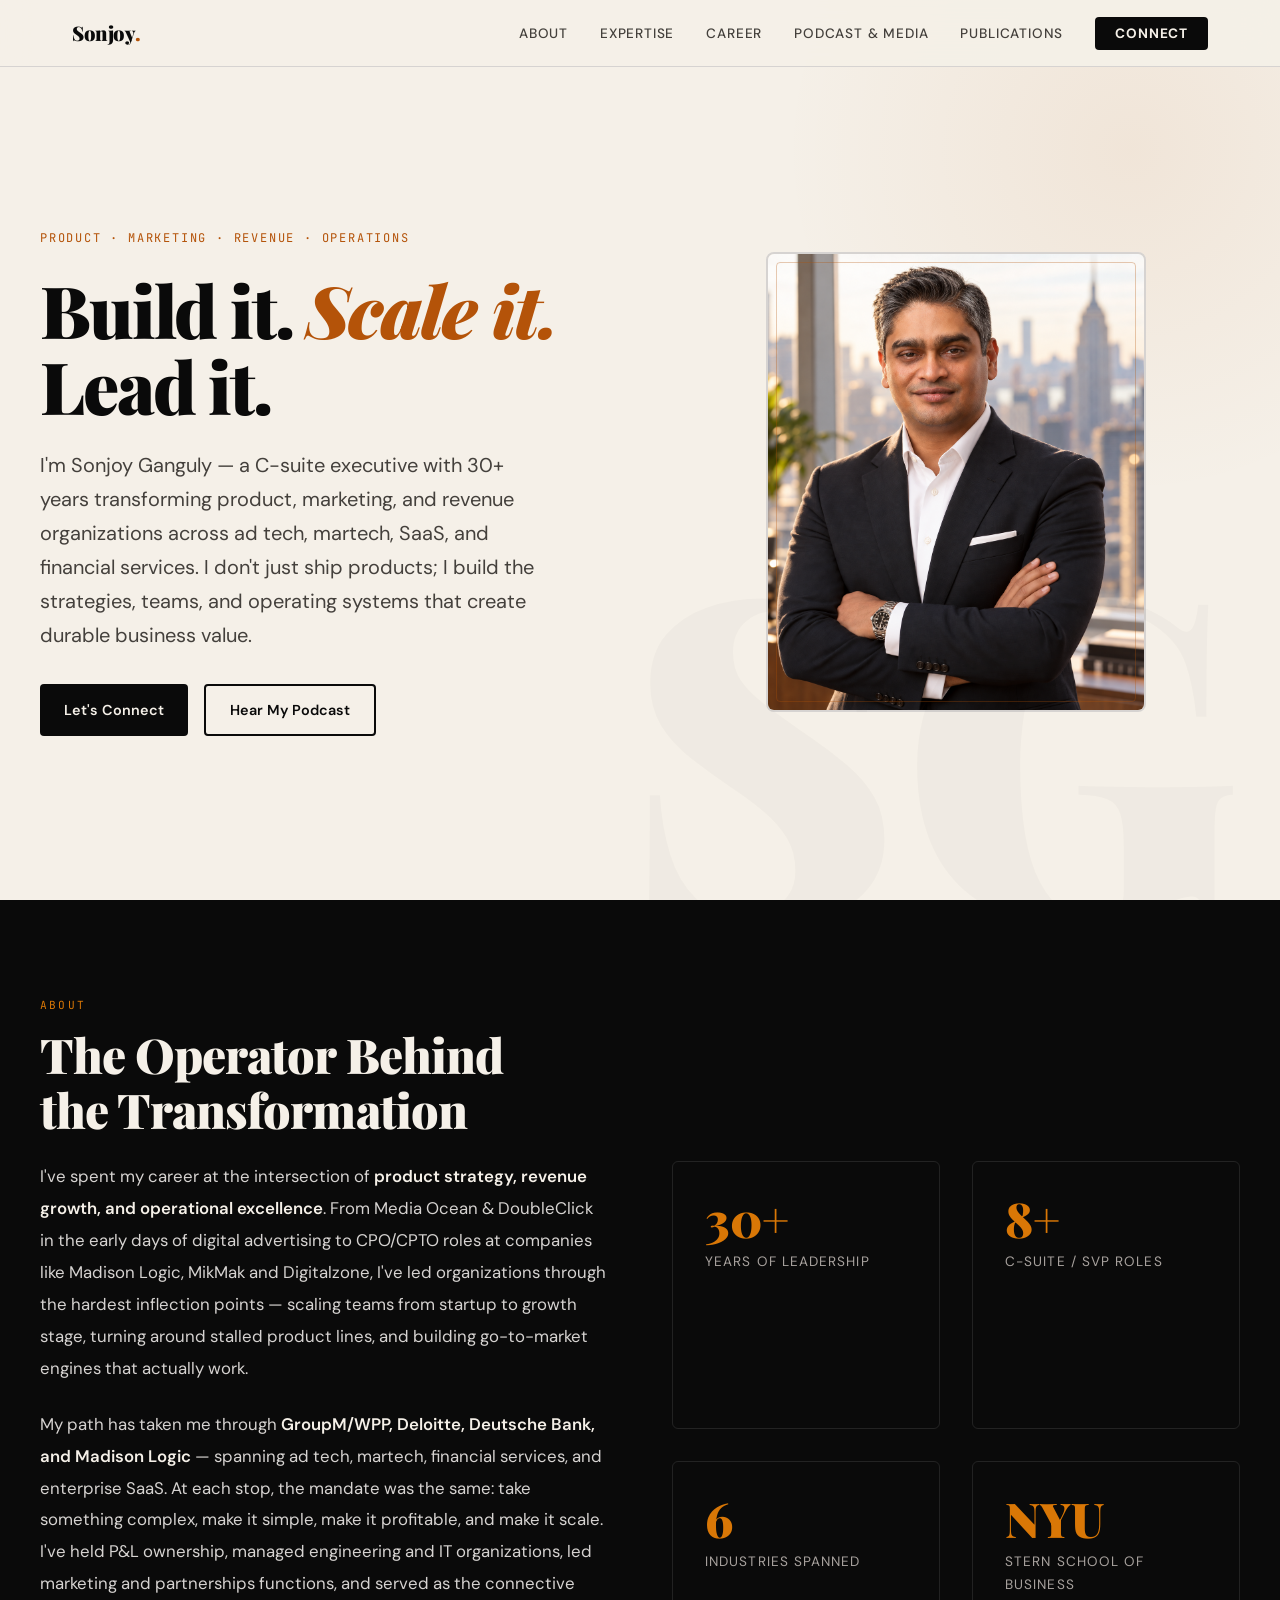
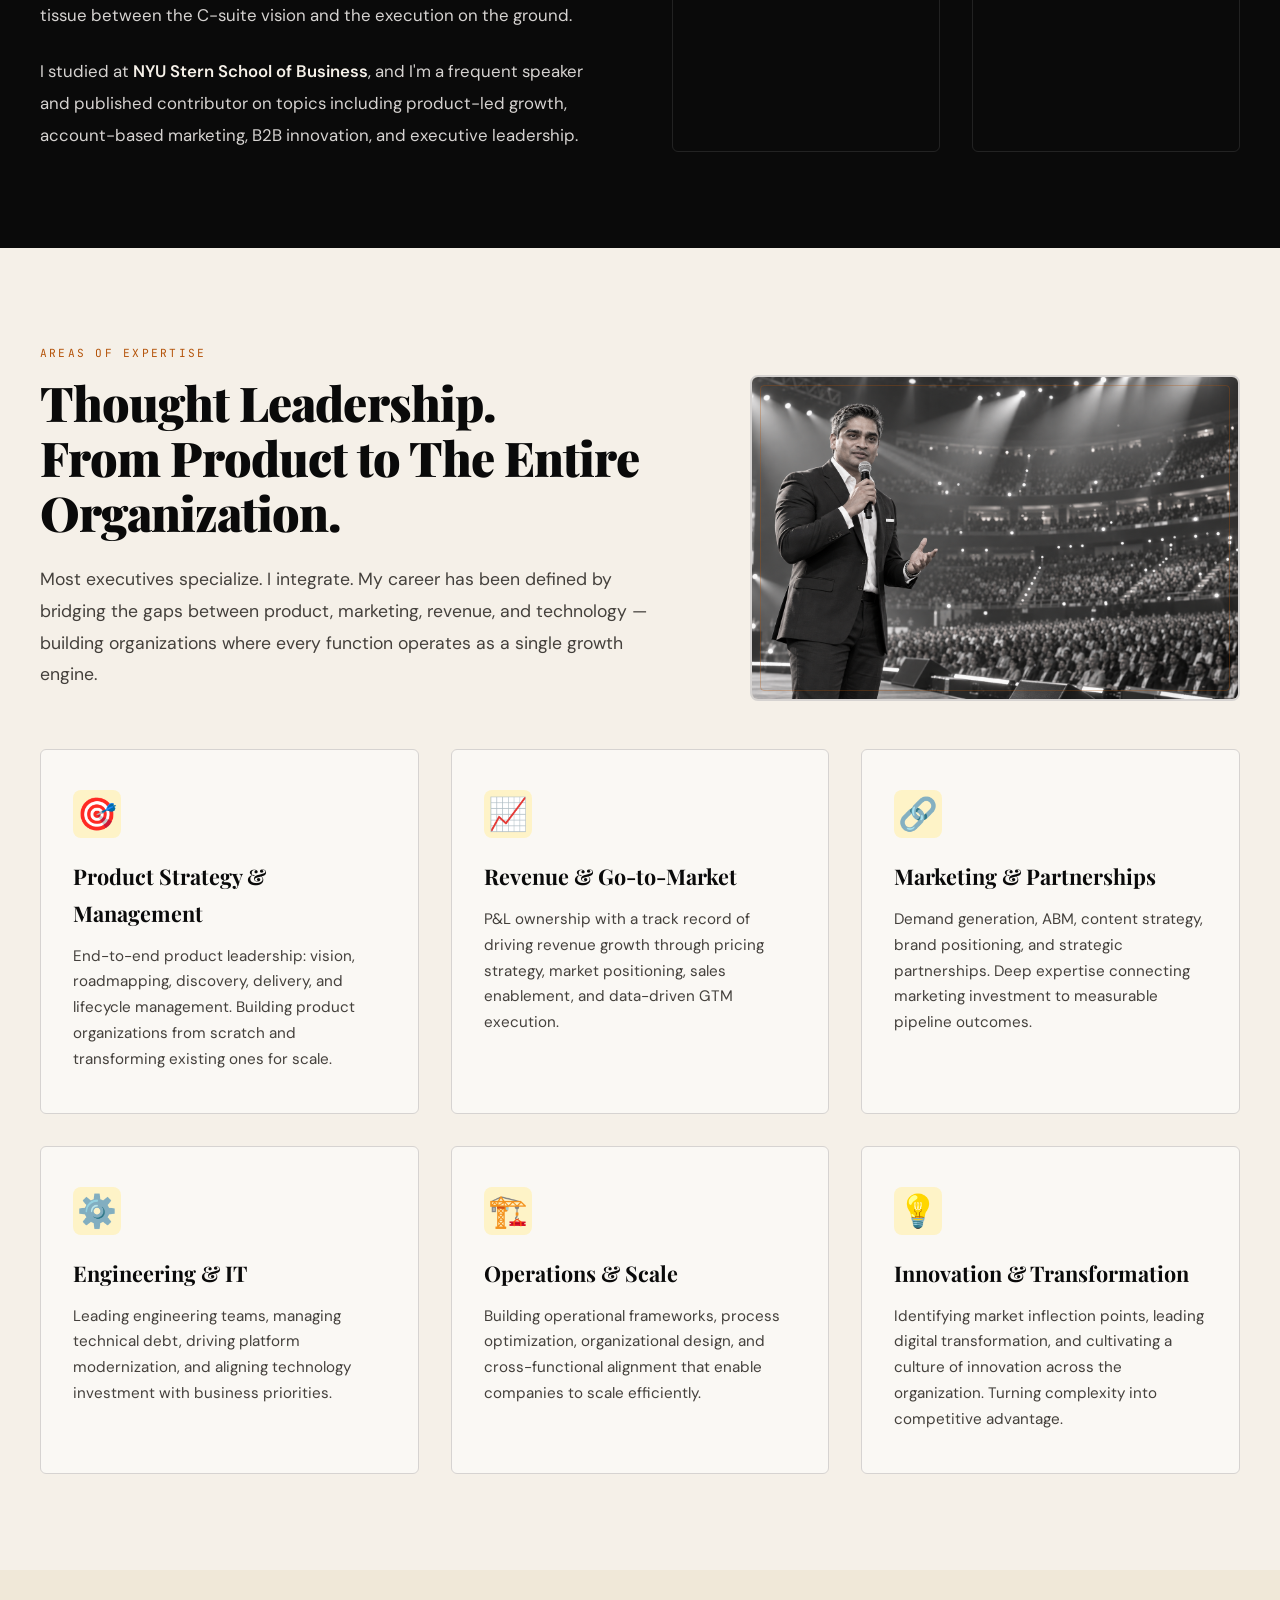
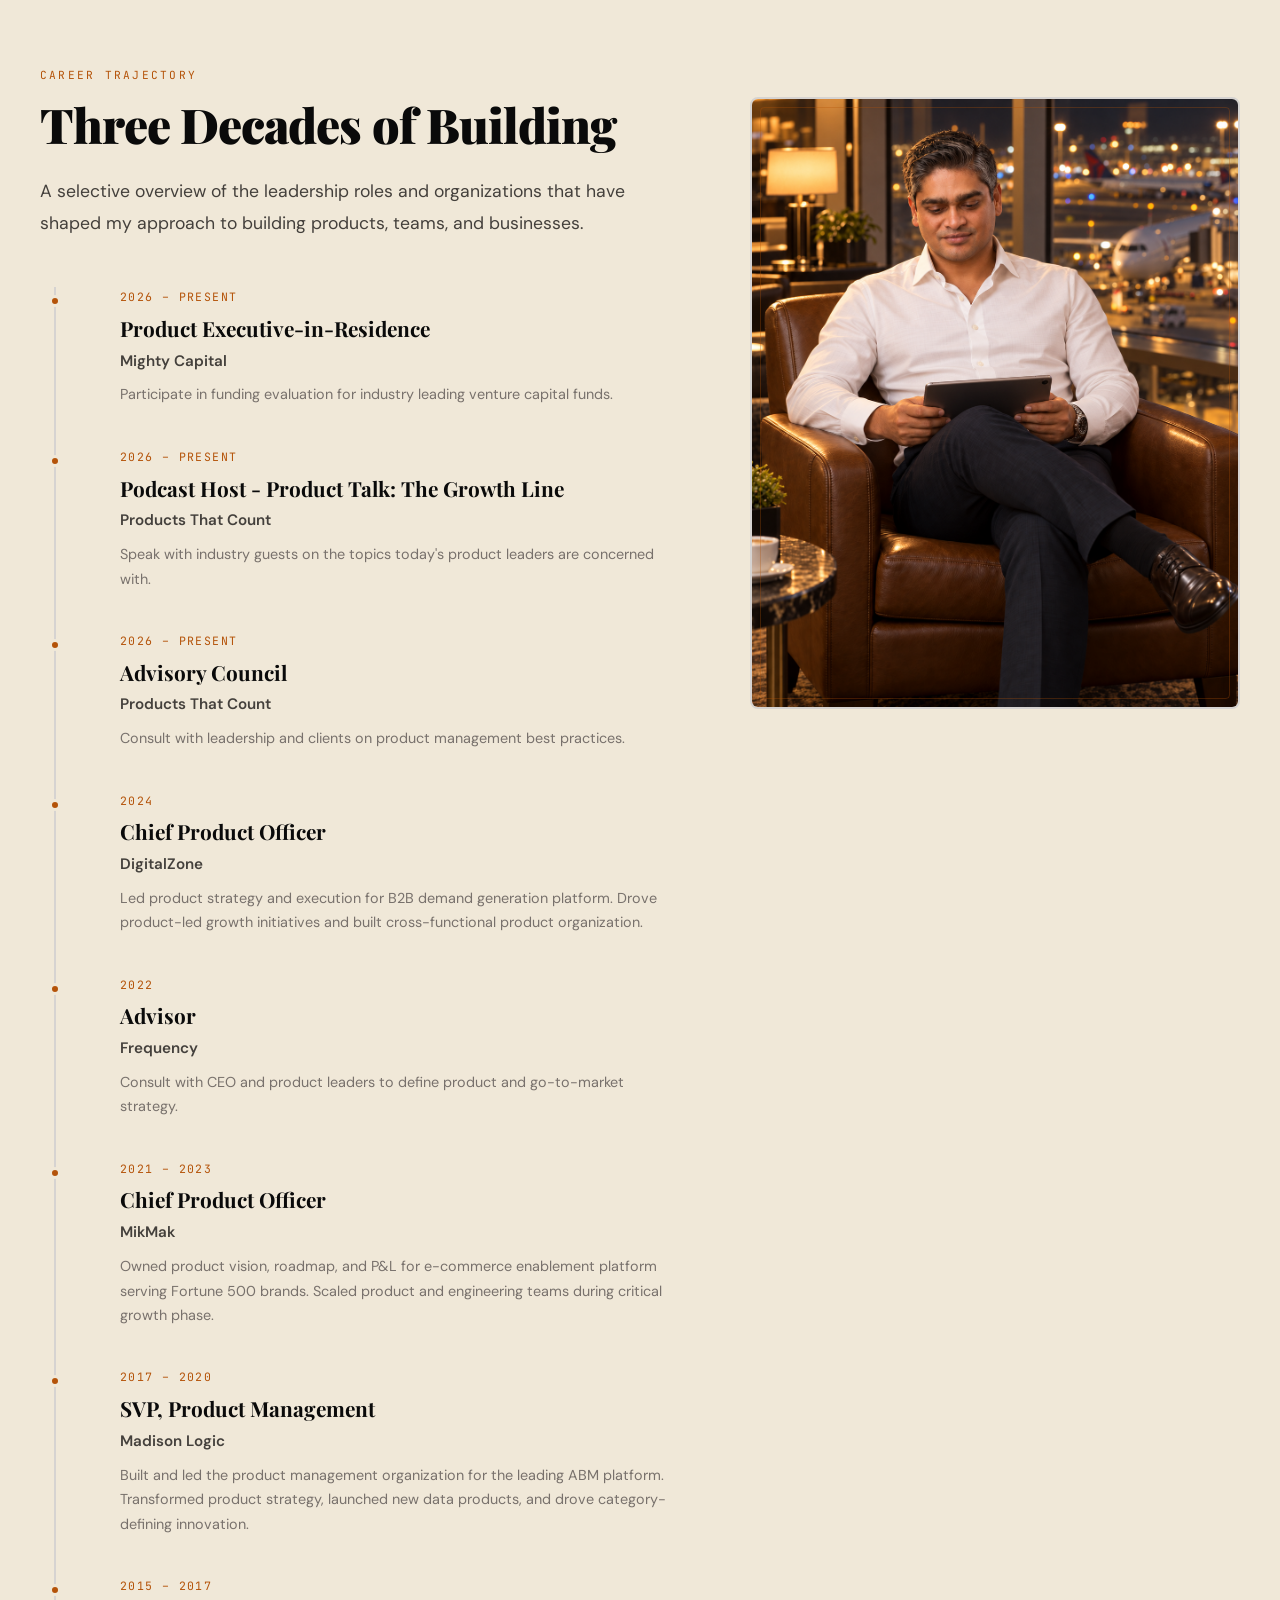
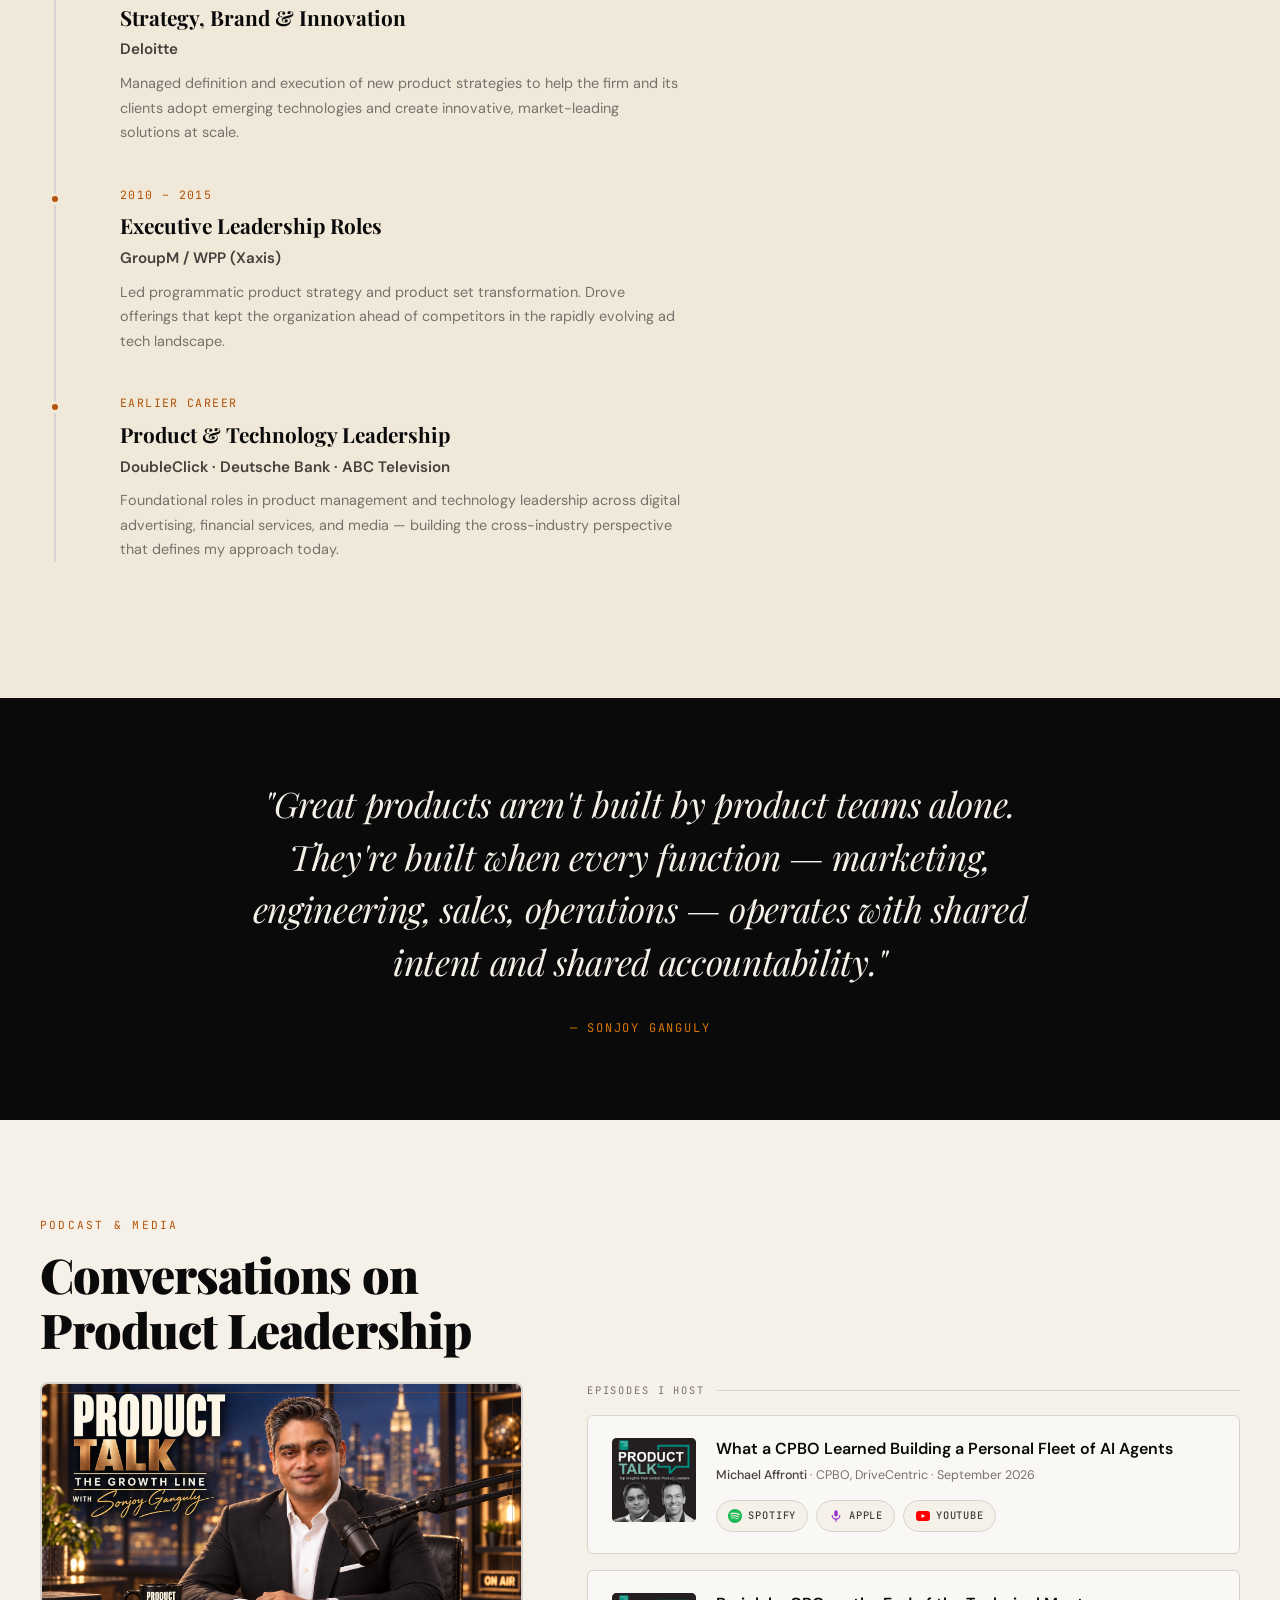
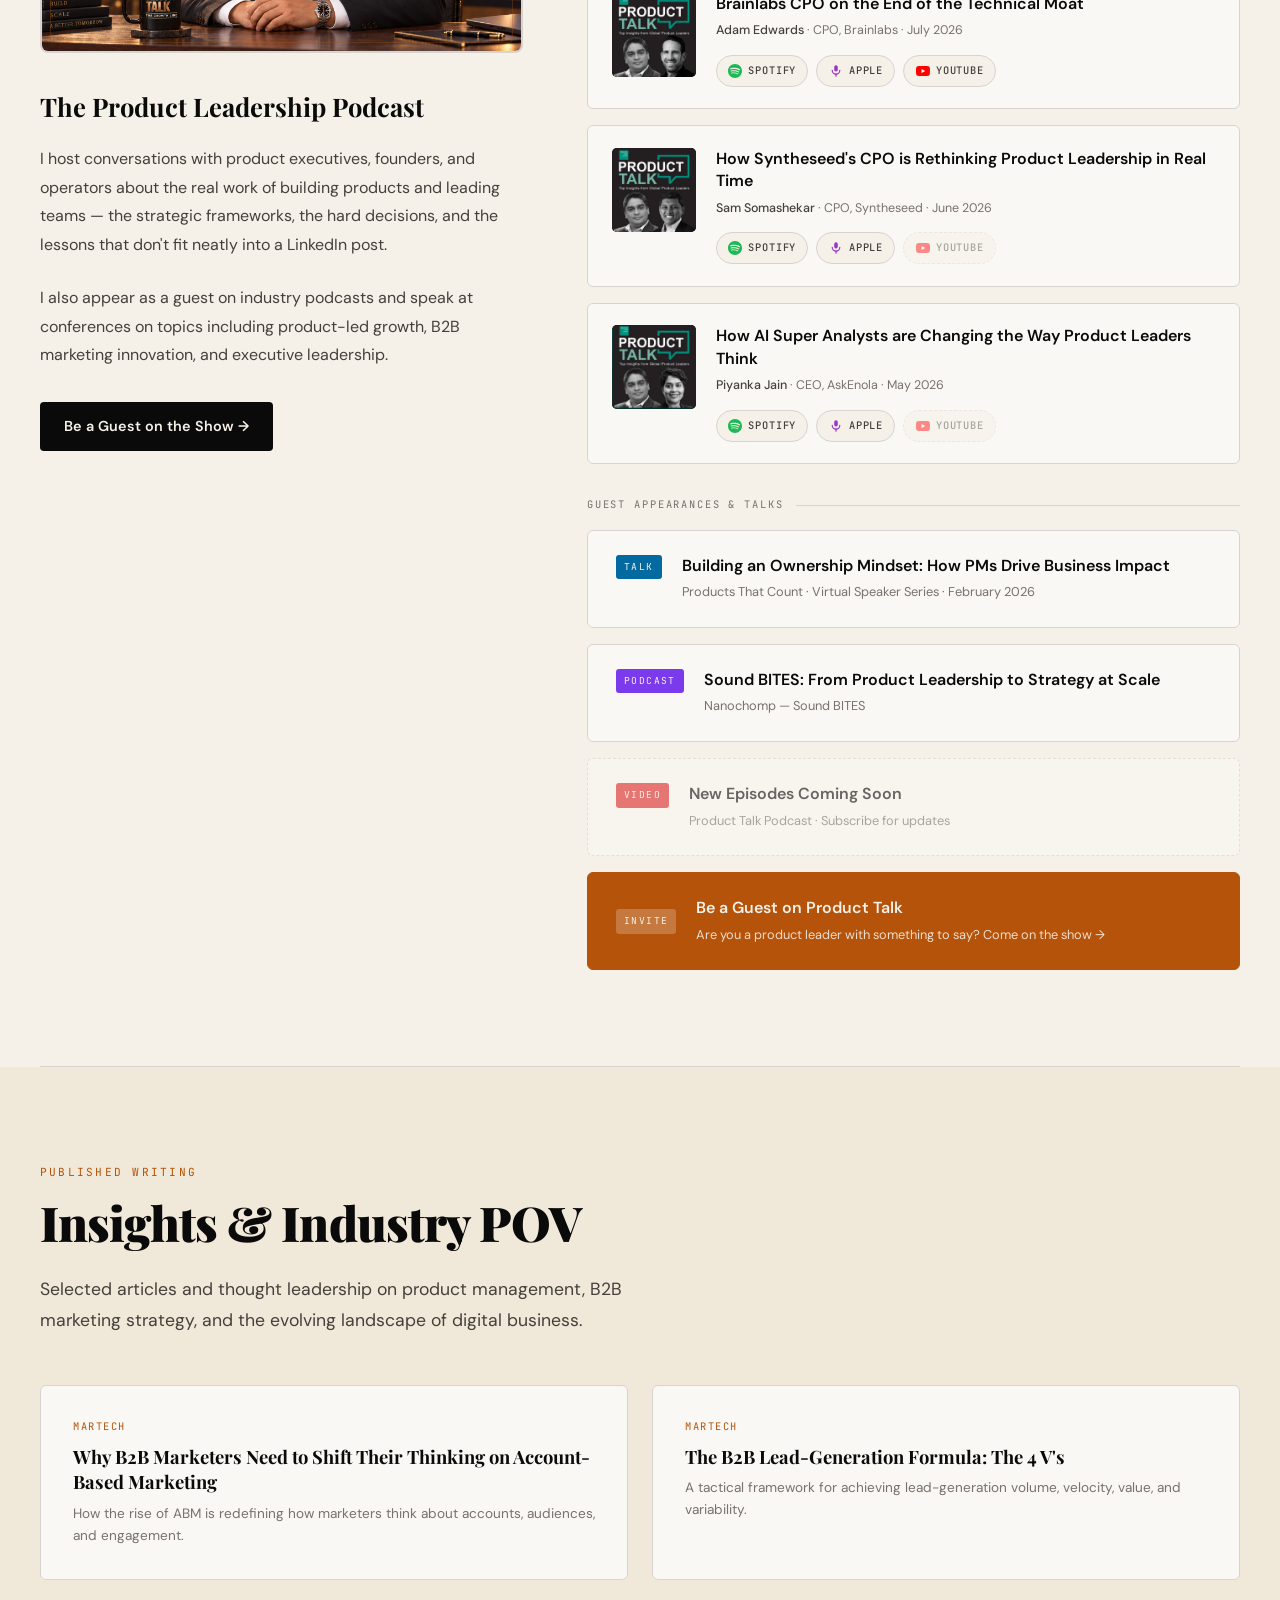
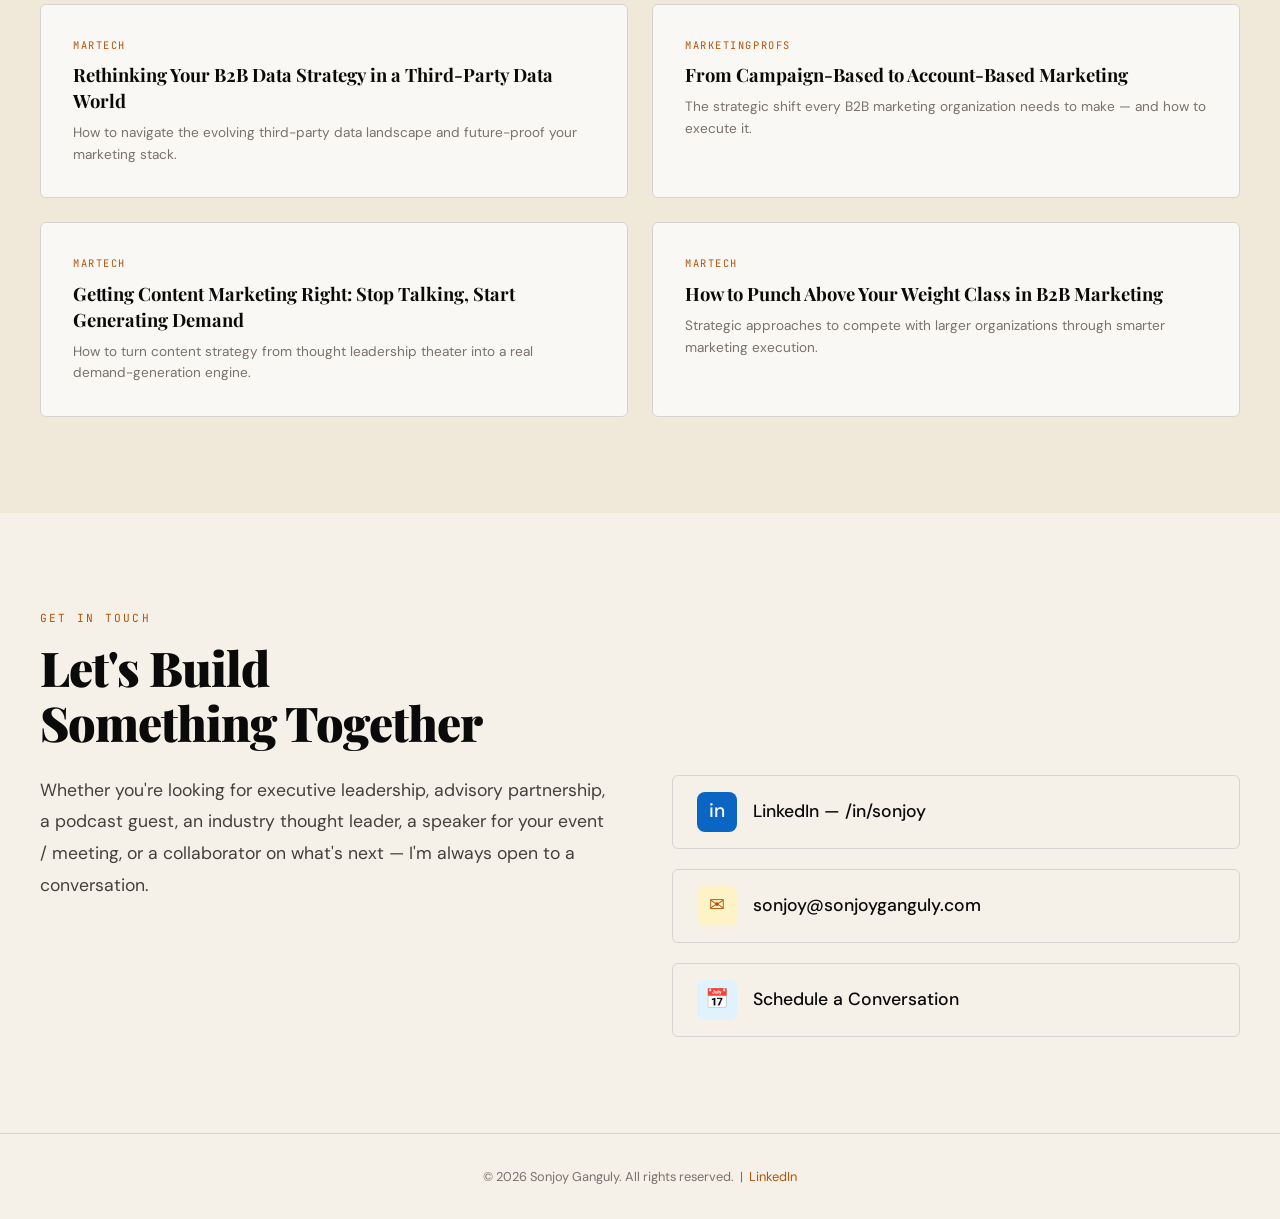
==== commit 2a52e792: "Update index.html thought leadership" ====
--- a/index.html
+++ b/index.html
@@ -93,7 +93,7 @@
     <span class="section-overline">Areas of Expertise</span>
     <div class="intro-with-photo">
       <div>
-        <h2 class="section-title">Not Just Product.<br>The Whole Business.</h2>
+        <h2 class="section-title">Thought Leadership.<br>From Product to The Entire Organization.</h2>
         <p class="section-desc">Most executives specialize. I integrate. My career has been defined by bridging the gaps between product, marketing, revenue, and technology — building organizations where every function operates as a single growth engine.</p>
       </div>
       <div class="intro-photo-frame" style="--photo-ratio: 3 / 2;">
